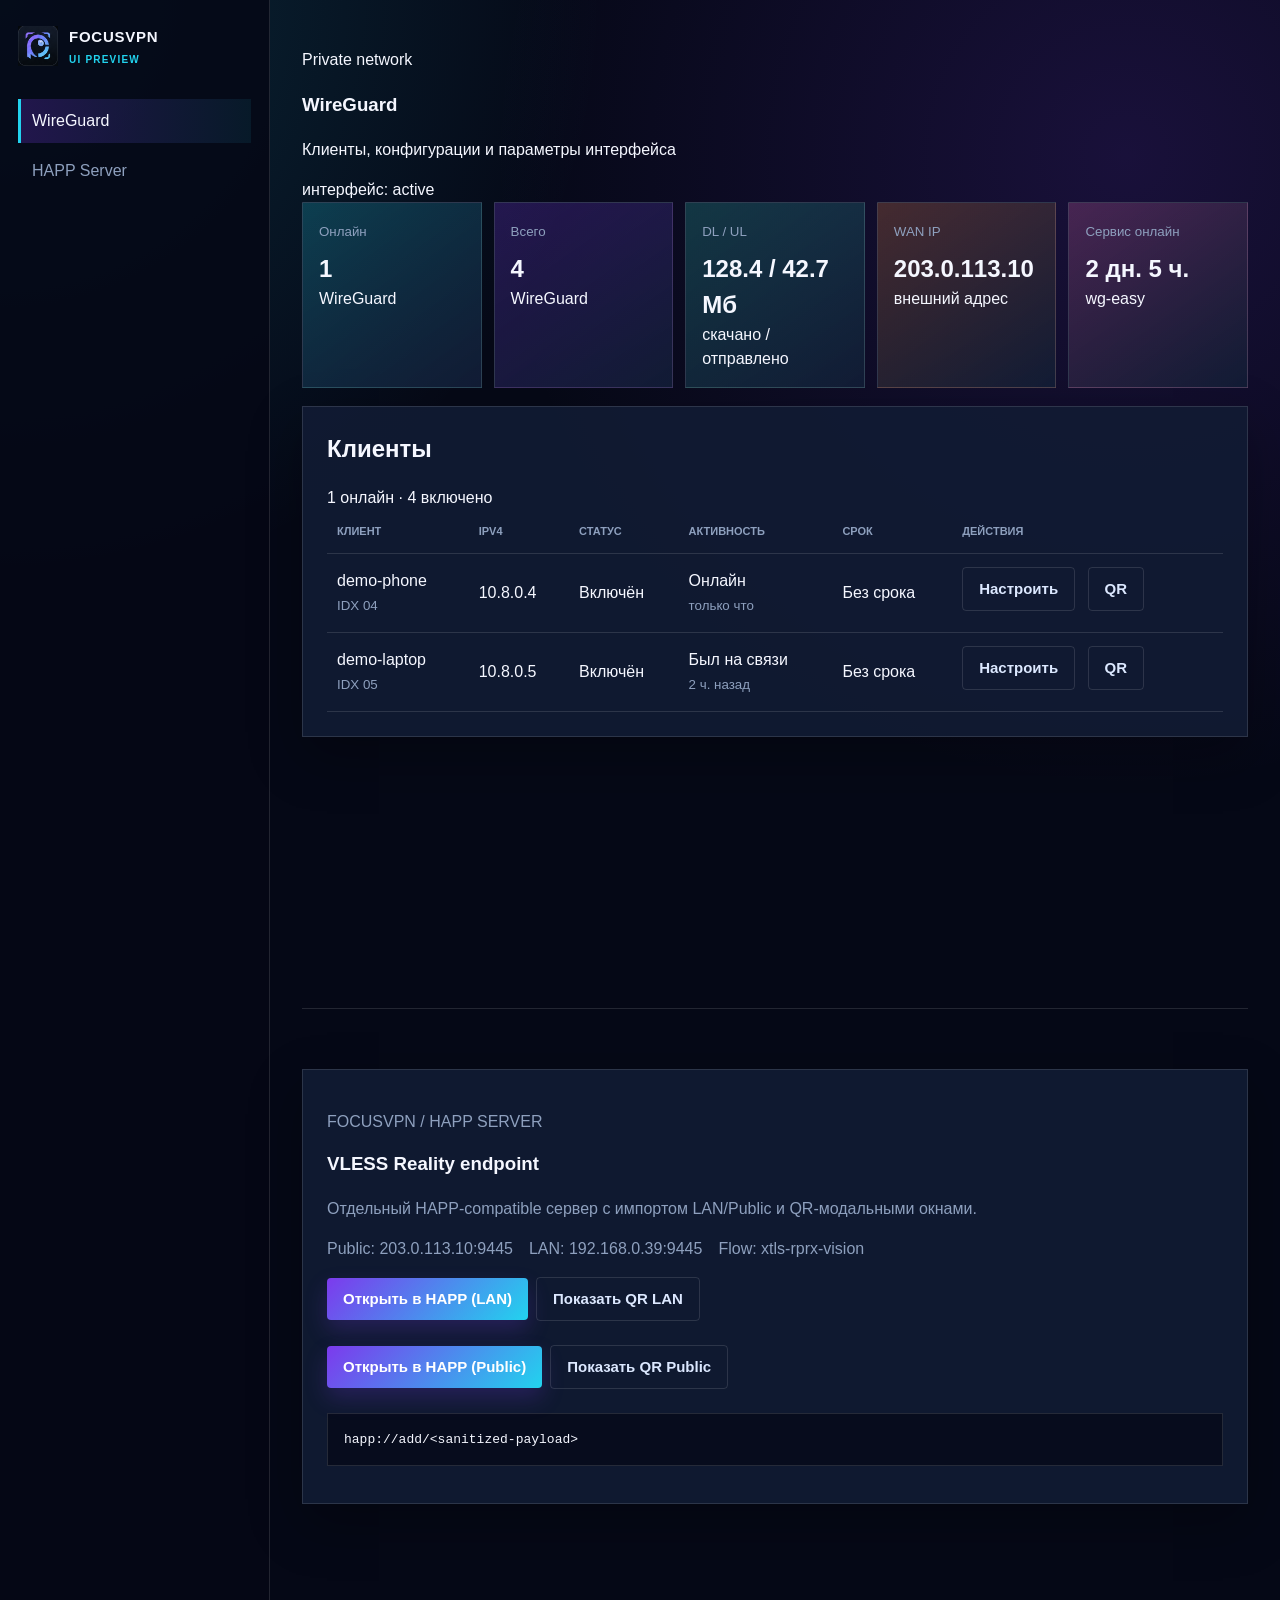
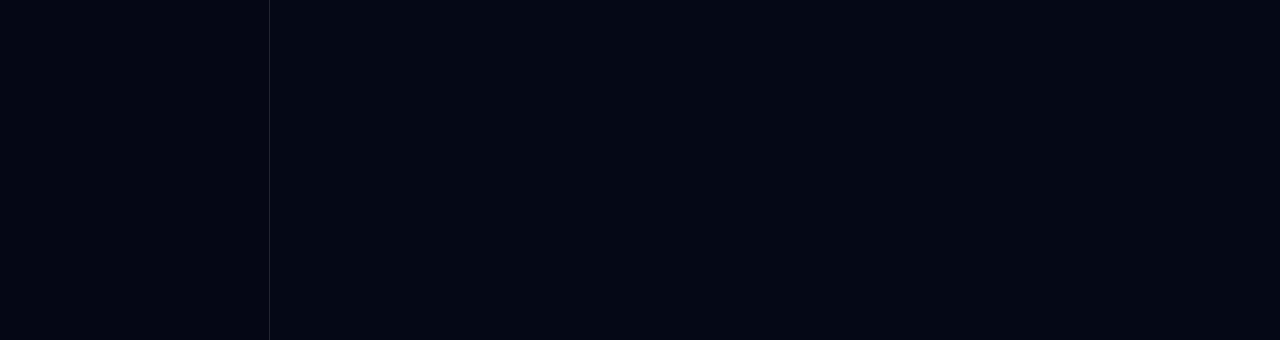
==== docs/ui-preview.html @ 70da6c7f "feat: package FocusVPN deployment and documentation" ====
<!doctype html>
<html lang="ru">
<head>
  <meta charset="utf-8">
  <meta name="viewport" content="width=device-width, initial-scale=1">
  <title>FocusVPN UI preview</title>
  <link rel="stylesheet" href="../server/panel/static/panel.css">
  <style>
    .preview-page { min-height: 100vh; }
    .preview-page + .preview-page { border-top: 1px solid var(--panel-border); margin-top: 60px; padding-top: 60px; }
    .preview-table { overflow-x: auto; }
    .preview-table table { border-collapse: collapse; min-width: 760px; width: 100%; }
    .preview-table th, .preview-table td { border-bottom: 1px solid var(--panel-border); padding: 13px 10px; text-align: left; }
    .preview-table th { color: var(--panel-muted); font-size: 11px; text-transform: uppercase; }
    .metric-row { display: grid; gap: 12px; grid-template-columns: repeat(5, minmax(0, 1fr)); }
    .metric-card { border: 1px solid var(--panel-border); padding: 16px; }
    .metric-card strong { display: block; font-size: 24px; margin-top: 8px; }
    .metric-card small { color: var(--panel-muted); }
    .c1 { background: linear-gradient(145deg,#22d3ee38,#111b34); }
    .c2 { background: linear-gradient(145deg,#7c3aed40,#111b34); }
    .c3 { background: linear-gradient(145deg,#2dd4bf38,#111b34); }
    .c4 { background: linear-gradient(145deg,#fb923c38,#111b34); }
    .c5 { background: linear-gradient(145deg,#f472b638,#111b34); }
    .preview-code { background: rgba(5,8,22,.7); border: 1px solid var(--panel-border); overflow-wrap: anywhere; padding: 16px; }
    @media (max-width: 900px) { .metric-row { grid-template-columns: repeat(3,minmax(0,1fr)); } }
    @media (max-width: 560px) { .metric-row { grid-template-columns: repeat(2,minmax(0,1fr)); } }
  </style>
</head>
<body>
  <div class="standalone-shell">
    <aside class="standalone-sidebar"><a class="side-brand" href="#"><img src="../server/panel/static/favicon.png" alt=""><span>FOCUSVPN<small>UI PREVIEW</small></span></a><nav class="standalone-menu"><a class="active" href="#wireguard">WireGuard</a><a href="#happ">HAPP Server</a></nav></aside>
    <div class="standalone-content">
      <main class="main">
        <section id="wireguard" class="preview-page">
          <section class="topline"><div><p class="eyebrow">Private network</p><h1>WireGuard</h1><p class="subtitle">Клиенты, конфигурации и параметры интерфейса</p></div><div class="status"><span class="status-dot ok"></span>интерфейс: active</div></section>
          <div class="metric-row">
            <article class="metric-card c1"><small>Онлайн</small><strong>1</strong><span>WireGuard</span></article>
            <article class="metric-card c2"><small>Всего</small><strong>4</strong><span>WireGuard</span></article>
            <article class="metric-card c3"><small>DL / UL</small><strong>128.4 / 42.7 Мб</strong><span>скачано / отправлено</span></article>
            <article class="metric-card c4"><small>WAN IP</small><strong>203.0.113.10</strong><span>внешний адрес</span></article>
            <article class="metric-card c5"><small>Сервис онлайн</small><strong>2 дн. 5 ч.</strong><span>wg-easy</span></article>
          </div>
          <section class="panel" style="margin-top:18px"><div class="detail-head"><h2>Клиенты</h2><span class="badge ok">1 онлайн · 4 включено</span></div><div class="preview-table"><table><thead><tr><th>Клиент</th><th>IPv4</th><th>Статус</th><th>Активность</th><th>Срок</th><th>Действия</th></tr></thead><tbody><tr><td>demo-phone<br><small>IDX 04</small></td><td>10.8.0.4</td><td><span class="badge ok">Включён</span></td><td><span class="badge online">Онлайн</span><br><small>только что</small></td><td>Без срока</td><td><button class="button secondary">Настроить</button> <button class="button secondary">QR</button></td></tr><tr><td>demo-laptop<br><small>IDX 05</small></td><td>10.8.0.5</td><td><span class="badge ok">Включён</span></td><td><span class="badge stale">Был на связи</span><br><small>2 ч. назад</small></td><td>Без срока</td><td><button class="button secondary">Настроить</button> <button class="button secondary">QR</button></td></tr></tbody></table></div></section>
        </section>
        <section id="happ" class="preview-page"><section class="panel"><p>FOCUSVPN / HAPP SERVER</p><h1>VLESS Reality endpoint</h1><p>Отдельный HAPP-compatible сервер с импортом LAN/Public и QR-модальными окнами.</p><div class="meta"><span>Public: 203.0.113.10:9445</span><span>LAN: 192.168.0.39:9445</span><span>Flow: xtls-rprx-vision</span></div><p><button class="button">Открыть в HAPP (LAN)</button><button class="button secondary">Показать QR LAN</button></p><p><button class="button">Открыть в HAPP (Public)</button><button class="button secondary">Показать QR Public</button></p><pre class="preview-code">happ://add/&lt;sanitized-payload&gt;</pre></section></section>
      </main>
    </div>
  </div>
</body>
</html>
---- server/panel/static/panel.css ----
:root {
  --panel-bg: #050816;
  --panel-surface: rgba(17, 27, 52, .9);
  --panel-surface-soft: rgba(11, 18, 38, .86);
  --panel-text: #f5f7ff;
  --panel-muted: #8ea0be;
  --panel-accent: #7c3aed;
  --panel-accent-2: #22d3ee;
  --panel-border: rgba(255, 255, 255, .12);
  --panel-shadow: 0 20px 50px rgba(0, 0, 0, .28);
}

* { box-sizing: border-box; }

body {
  margin: 0;
  min-height: 100vh;
  background: radial-gradient(circle at 0 0, rgba(34, 211, 238, .16), transparent 26%), radial-gradient(circle at 88% 8%, rgba(124, 58, 237, .17), transparent 30%), var(--panel-bg);
  color: var(--panel-text);
  font-family: Inter, "Segoe UI", sans-serif;
  line-height: 1.5;
}

a { color: inherit; }

.standalone-shell {
  display: grid;
  grid-template-columns: 270px minmax(0, 1fr);
  min-height: 100vh;
}

.standalone-sidebar {
  background: rgba(5, 8, 22, .86);
  border-right: 1px solid var(--panel-border);
  padding: 26px 18px;
}

.side-brand {
  align-items: center;
  display: flex;
  gap: 11px;
  font-size: 15px;
  font-weight: 700;
  letter-spacing: .05em;
  margin-bottom: 32px;
  text-decoration: none;
}

.side-brand img { height: 40px; width: 40px; }
.side-brand small { color: var(--panel-accent-2); display: block; font-size: 10px; letter-spacing: .12em; margin-top: 3px; }

.standalone-menu { display: grid; gap: 6px; }
.standalone-menu a { border-left: 3px solid transparent; color: var(--panel-muted); padding: 10px 11px; text-decoration: none; }
.standalone-menu a:hover, .standalone-menu a.active { background: linear-gradient(90deg, rgba(124, 58, 237, .24), rgba(34, 211, 238, .08)); border-color: var(--panel-accent-2); color: var(--panel-text); }
.standalone-content { min-width: 0; padding: 32px; }
.standalone-content main { margin: auto; max-width: 980px; }
.main { max-width: 1480px; padding: 34px clamp(20px, 4vw, 62px) 52px; width: 100%; }
.standalone-content > main.main { max-width: 980px; padding: 0; width: auto; }

.panel {
  background: var(--panel-surface);
  border: 1px solid var(--panel-border);
  box-shadow: var(--panel-shadow);
  padding: 24px;
}

.panel h1, .panel h2 { margin-top: 0; }
.panel p, .panel small { color: var(--panel-muted); }

.button, a.button, button.button {
  background: linear-gradient(135deg, var(--panel-accent), var(--panel-accent-2));
  border: 0;
  border-radius: 4px;
  box-shadow: 0 10px 22px rgba(124, 58, 237, .22);
  color: #fff;
  cursor: pointer;
  display: inline-block;
  font: 700 15px/1.2 Inter, "Segoe UI", sans-serif;
  margin: 0 8px 8px 0;
  padding: 12px 16px;
  text-decoration: none;
}

.button:hover, a.button:hover, button.button:hover { filter: brightness(1.08); }
.button.secondary, a.button.secondary, button.button.secondary { background: transparent; border: 1px solid var(--panel-border); box-shadow: none; color: #dce8ff; }

pre { background: rgba(5, 8, 22, .72); border: 1px solid var(--panel-border); overflow-wrap: anywhere; padding: 16px; white-space: pre-wrap; }
.meta { color: var(--panel-muted); display: flex; flex-wrap: wrap; gap: 16px; }

.qr-modal { align-items: center; background: rgba(5, 8, 22, .86); display: flex; inset: 0; justify-content: center; padding: 20px; position: fixed; z-index: 20; }
.qr-modal[hidden] { display: none; }
.qr-dialog { background: #111b34; border: 1px solid rgba(255, 255, 255, .18); box-shadow: 0 24px 80px rgba(0, 0, 0, .7); max-width: 420px; padding: 24px; position: relative; text-align: center; width: 100%; }
.qr-dialog h2 { margin: 0 0 6px; }
.qr-dialog p { margin: 0; }
.qr-image { background: #fff; display: block; height: auto; margin: 20px auto; max-width: 300px; padding: 12px; width: 100%; }
.qr-close { background: transparent; border: 1px solid var(--panel-border); color: #dce8ff; cursor: pointer; font-size: 20px; line-height: 1; position: absolute; right: 12px; top: 12px; }

@media (max-width: 760px) {
  .standalone-shell { display: block; }
  .standalone-sidebar { border-bottom: 1px solid var(--panel-border); border-right: 0; }
  .standalone-content { padding: 20px 14px; }
  .panel { padding: 18px; }
}
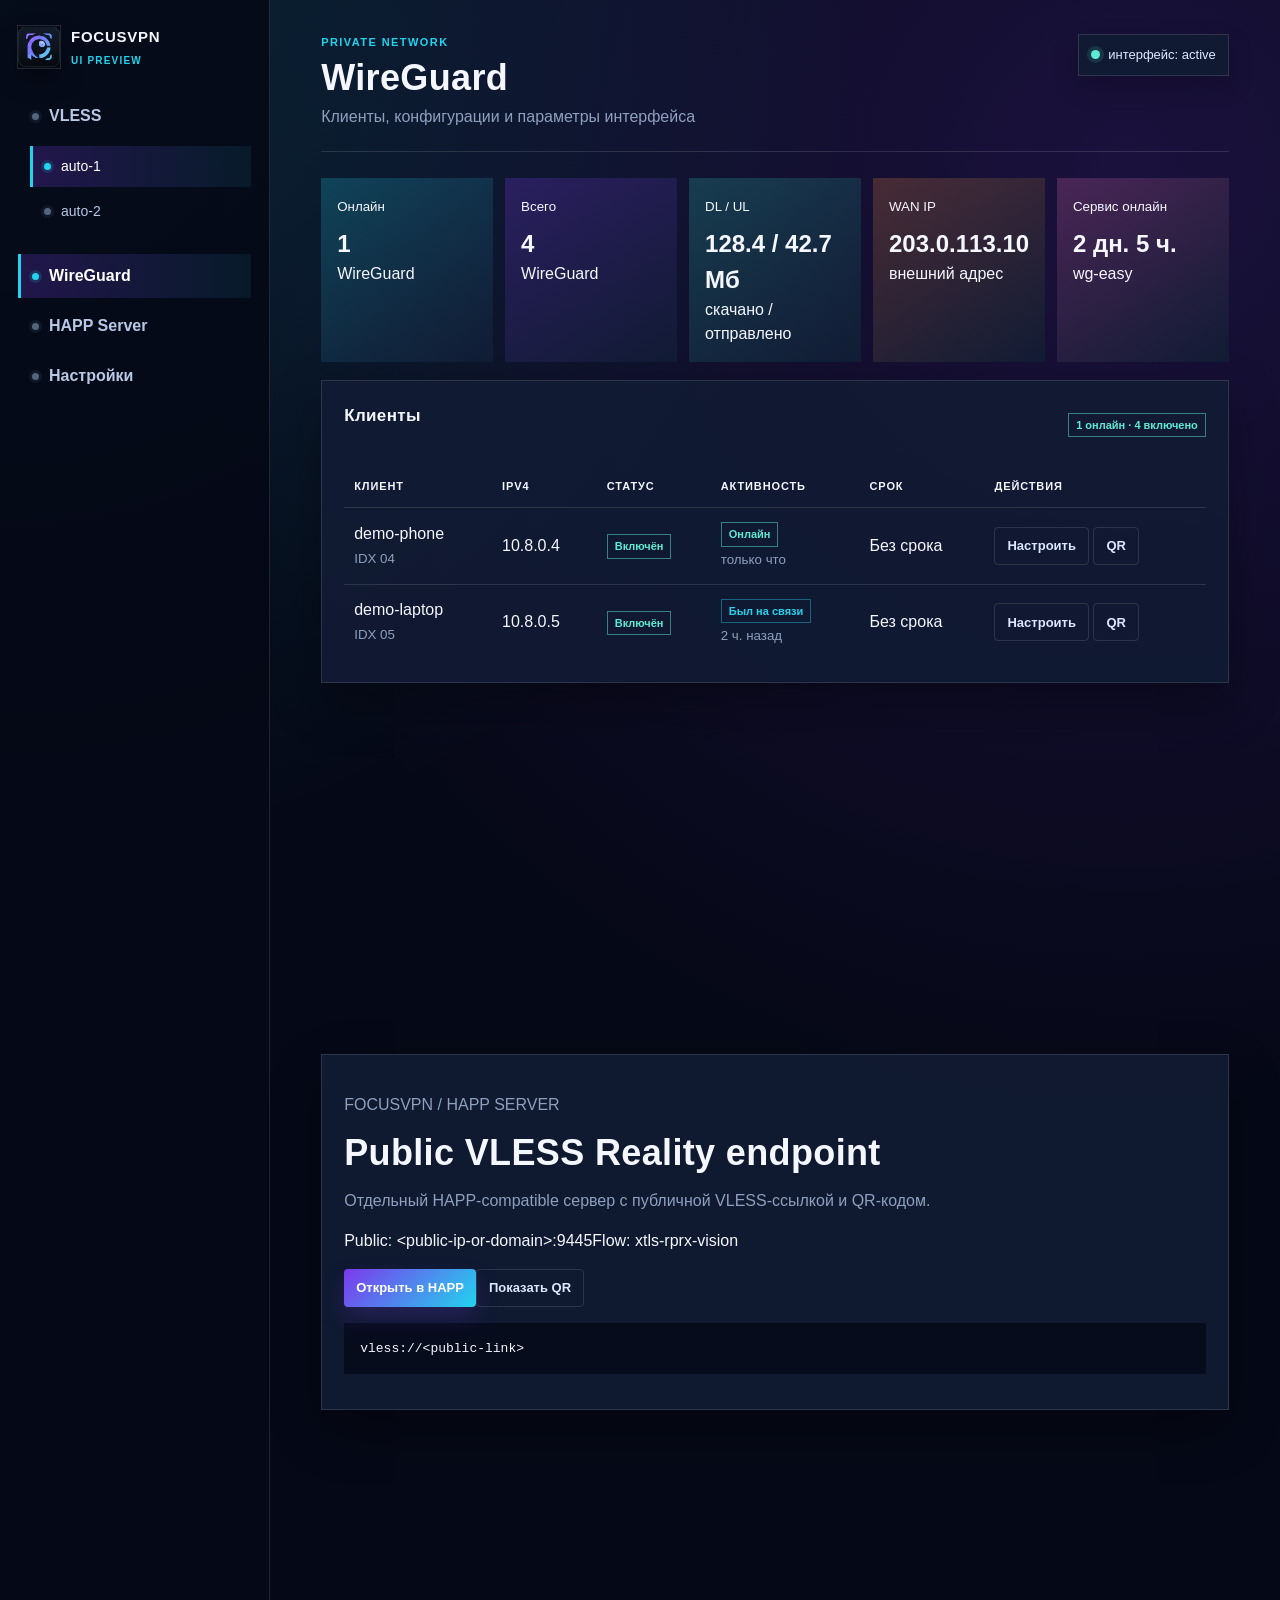
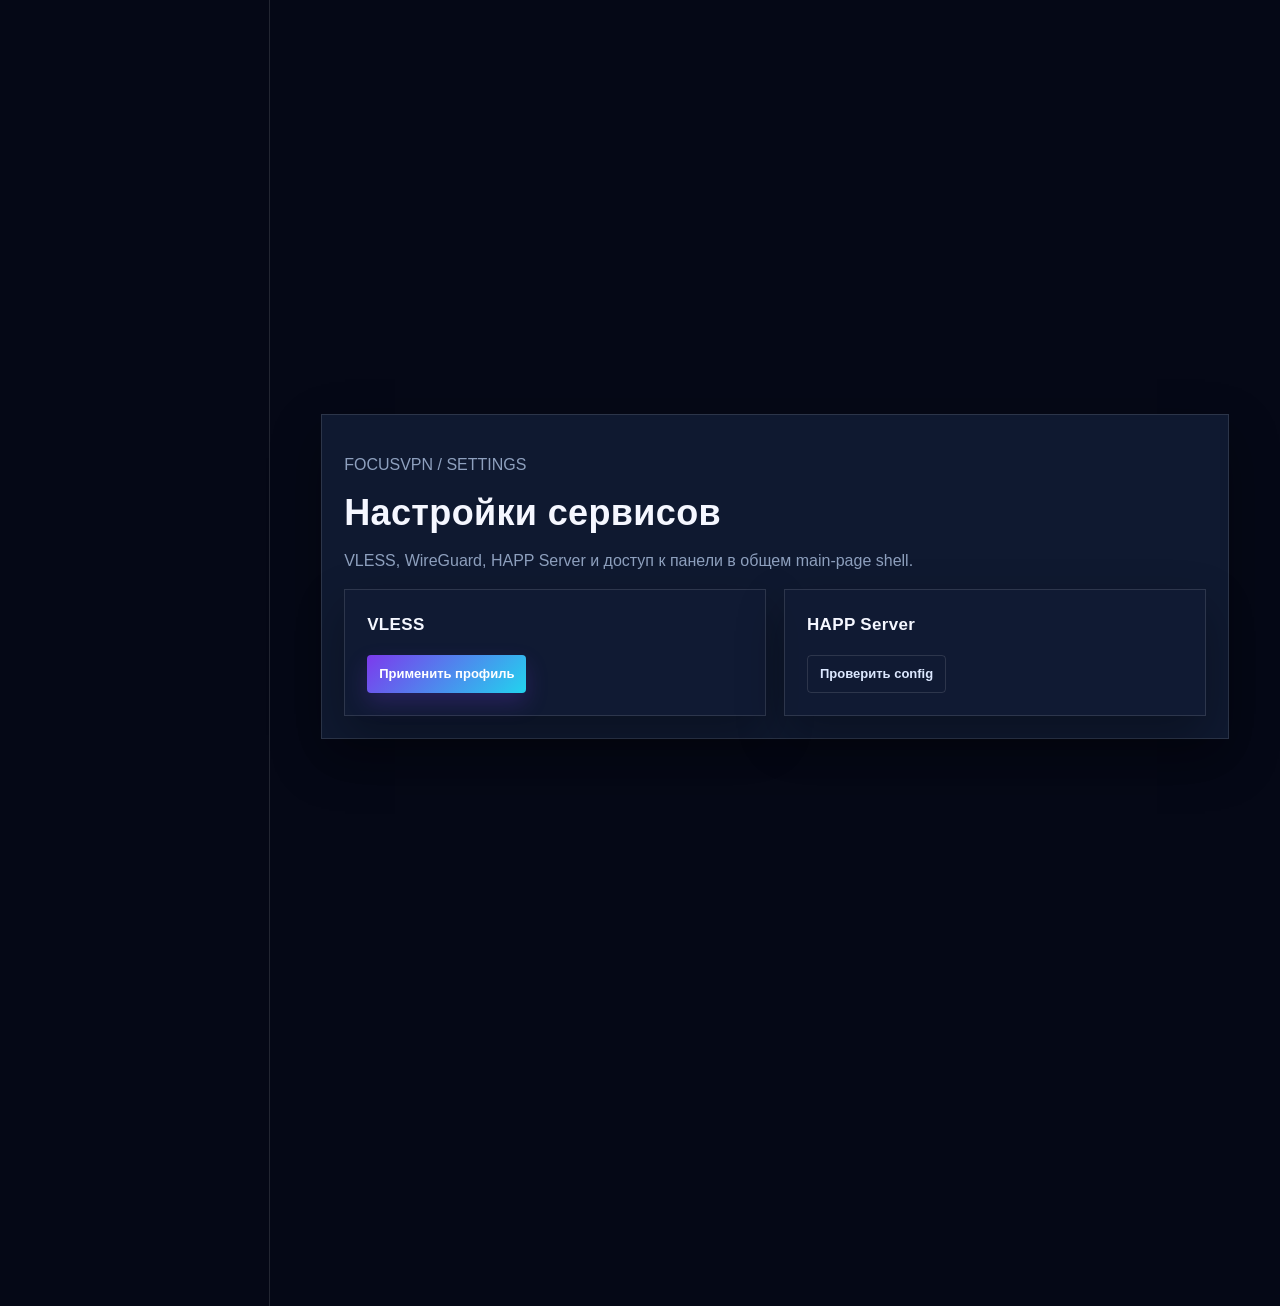
==== commit 9a70070b: "Add portable FocusVPN installer and deployment guide" ====
--- a/docs/ui-preview.html
+++ b/docs/ui-preview.html
@@ -27,9 +27,9 @@
   </style>
 </head>
 <body>
-  <div class="standalone-shell">
-    <aside class="standalone-sidebar"><a class="side-brand" href="#"><img src="../server/panel/static/favicon.png" alt=""><span>FOCUSVPN<small>UI PREVIEW</small></span></a><nav class="standalone-menu"><a class="active" href="#wireguard">WireGuard</a><a href="#happ">HAPP Server</a></nav></aside>
-    <div class="standalone-content">
+  <div class="app-shell">
+    <aside class="app-sidebar"><a class="app-brand" href="#"><img src="../server/panel/static/favicon.png" alt=""><span>FOCUSVPN<small>UI PREVIEW</small></span></a><nav class="app-nav"><section class="nav-section nav-vless"><a class="nav-link" href="#vless"><span class="nav-dot"></span>VLESS</a><div class="profile-list"><a class="profile-link active" href="#vless"><span class="nav-dot"></span>auto-1</a><a class="profile-link" href="#vless"><span class="nav-dot"></span>auto-2</a></div></section><section class="nav-section"><a class="nav-link active" href="#wireguard"><span class="nav-dot"></span>WireGuard</a><a class="nav-link" href="#happ"><span class="nav-dot"></span>HAPP Server</a><a class="nav-link" href="#settings"><span class="nav-dot"></span>Настройки</a></section></nav></aside>
+    <div class="app-content">
       <main class="main">
         <section id="wireguard" class="preview-page">
           <section class="topline"><div><p class="eyebrow">Private network</p><h1>WireGuard</h1><p class="subtitle">Клиенты, конфигурации и параметры интерфейса</p></div><div class="status"><span class="status-dot ok"></span>интерфейс: active</div></section>
@@ -42,7 +42,8 @@
           </div>
           <section class="panel" style="margin-top:18px"><div class="detail-head"><h2>Клиенты</h2><span class="badge ok">1 онлайн · 4 включено</span></div><div class="preview-table"><table><thead><tr><th>Клиент</th><th>IPv4</th><th>Статус</th><th>Активность</th><th>Срок</th><th>Действия</th></tr></thead><tbody><tr><td>demo-phone<br><small>IDX 04</small></td><td>10.8.0.4</td><td><span class="badge ok">Включён</span></td><td><span class="badge online">Онлайн</span><br><small>только что</small></td><td>Без срока</td><td><button class="button secondary">Настроить</button> <button class="button secondary">QR</button></td></tr><tr><td>demo-laptop<br><small>IDX 05</small></td><td>10.8.0.5</td><td><span class="badge ok">Включён</span></td><td><span class="badge stale">Был на связи</span><br><small>2 ч. назад</small></td><td>Без срока</td><td><button class="button secondary">Настроить</button> <button class="button secondary">QR</button></td></tr></tbody></table></div></section>
         </section>
-        <section id="happ" class="preview-page"><section class="panel"><p>FOCUSVPN / HAPP SERVER</p><h1>VLESS Reality endpoint</h1><p>Отдельный HAPP-compatible сервер с импортом LAN/Public и QR-модальными окнами.</p><div class="meta"><span>Public: 203.0.113.10:9445</span><span>LAN: 192.168.0.39:9445</span><span>Flow: xtls-rprx-vision</span></div><p><button class="button">Открыть в HAPP (LAN)</button><button class="button secondary">Показать QR LAN</button></p><p><button class="button">Открыть в HAPP (Public)</button><button class="button secondary">Показать QR Public</button></p><pre class="preview-code">happ://add/&lt;sanitized-payload&gt;</pre></section></section>
+        <section id="happ" class="preview-page"><section class="panel"><p>FOCUSVPN / HAPP SERVER</p><h1>Public VLESS Reality endpoint</h1><p>Отдельный HAPP-compatible сервер с публичной VLESS-ссылкой и QR-кодом.</p><div class="meta"><span>Public: &lt;public-ip-or-domain&gt;:9445</span><span>Flow: xtls-rprx-vision</span></div><p><button class="button">Открыть в HAPP</button><button class="button secondary">Показать QR</button></p><pre class="preview-code">vless://&lt;public-link&gt;</pre></section></section>
+        <section id="settings" class="preview-page"><section class="panel"><p>FOCUSVPN / SETTINGS</p><h1>Настройки сервисов</h1><p>VLESS, WireGuard, HAPP Server и доступ к панели в общем main-page shell.</p><div class="settings-grid"><div class="panel"><h2>VLESS</h2><button class="button">Применить профиль</button></div><div class="panel"><h2>HAPP Server</h2><button class="button secondary">Проверить config</button></div></div></section></section>
       </main>
     </div>
   </div>
--- a/server/panel/static/panel.css
+++ b/server/panel/static/panel.css
@@ -1,103 +1,169 @@
 :root {
-  --panel-bg: #050816;
-  --panel-surface: rgba(17, 27, 52, .9);
-  --panel-surface-soft: rgba(11, 18, 38, .86);
-  --panel-text: #f5f7ff;
-  --panel-muted: #8ea0be;
-  --panel-accent: #7c3aed;
-  --panel-accent-2: #22d3ee;
-  --panel-border: rgba(255, 255, 255, .12);
-  --panel-shadow: 0 20px 50px rgba(0, 0, 0, .28);
+  --bg: #050816;
+  --sidebar: #07101f;
+  --surface: rgba(17, 27, 52, .9);
+  --surface-soft: rgba(11, 18, 38, .82);
+  --text: #f5f7ff;
+  --muted: #8ea0be;
+  --line: rgba(255, 255, 255, .12);
+  --accent: #7c3aed;
+  --accent-2: #22d3ee;
+  --ok: #5eead4;
+  --warn: #fb923c;
+  --danger: #fb7185;
+  --shadow: 0 20px 48px rgba(0, 0, 0, .3);
 }
 
 * { box-sizing: border-box; }
 
 body {
+  min-height: 100vh;
   margin: 0;
-  min-height: 100vh;
-  background: radial-gradient(circle at 0 0, rgba(34, 211, 238, .16), transparent 26%), radial-gradient(circle at 88% 8%, rgba(124, 58, 237, .17), transparent 30%), var(--panel-bg);
-  color: var(--panel-text);
+  background: radial-gradient(circle at 0 0, rgba(34, 211, 238, .15), transparent 28%), radial-gradient(circle at 88% 6%, rgba(124, 58, 237, .18), transparent 32%), var(--bg);
+  color: var(--text);
   font-family: Inter, "Segoe UI", sans-serif;
   line-height: 1.5;
 }
 
 a { color: inherit; }
 
-.standalone-shell {
-  display: grid;
-  grid-template-columns: 270px minmax(0, 1fr);
-  min-height: 100vh;
+.app-shell { display: grid; grid-template-columns: 270px minmax(0, 1fr); min-height: 100vh; }
+.app-sidebar { display: flex; flex-direction: column; gap: 26px; padding: 26px 18px; background: rgba(5, 8, 22, .88); border-right: 1px solid var(--line); }
+.app-brand { display: flex; align-items: center; gap: 11px; color: var(--text); font-size: 15px; font-weight: 800; letter-spacing: .05em; text-decoration: none; }
+.app-brand img { width: 42px; height: 42px; object-fit: contain; box-shadow: 0 0 0 1px var(--line), 0 12px 24px rgba(0, 0, 0, .32); }
+.app-brand small { display: block; margin-top: 4px; color: var(--accent-2); font-size: 10px; letter-spacing: .12em; }
+.app-nav { display: grid; gap: 22px; }
+.nav-section { display: grid; gap: 6px; }
+.nav-vless { gap: 8px; }
+.nav-link, .profile-link { display: flex; align-items: center; gap: 10px; min-height: 42px; border-left: 3px solid transparent; color: #b8c8e5; padding: 10px 11px; text-decoration: none; }
+.nav-link { font-weight: 700; }
+.nav-link:hover, .nav-link.active, .profile-link:hover, .profile-link.active { border-color: var(--accent-2); background: linear-gradient(90deg, rgba(124, 58, 237, .24), rgba(34, 211, 238, .08)); color: #fff; }
+.profile-list { display: grid; gap: 4px; margin-left: 12px; }
+.profile-link { min-height: 36px; font-size: 14px; }
+.nav-dot { width: 7px; height: 7px; flex: 0 0 auto; border-radius: 50%; background: #52657f; box-shadow: 0 0 0 3px rgba(82, 101, 127, .15); }
+.nav-link.active .nav-dot, .profile-link.active .nav-dot { background: var(--accent-2); box-shadow: 0 0 0 3px rgba(34, 211, 238, .14); }
+.nav-empty { color: var(--muted); font-size: 12px; padding: 8px 11px; }
+.sidebar-foot { margin-top: auto; padding-top: 16px; border-top: 1px solid var(--line); color: var(--muted); font-size: 12px; }
+
+.app-content { min-width: 0; }
+.main { width: 100%; max-width: 1480px; margin: 0 auto; padding: 34px clamp(20px, 4vw, 62px) 52px; }
+.page-head, .topline { display: flex; align-items: start; justify-content: space-between; gap: 20px; margin-bottom: 26px; padding-bottom: 22px; border-bottom: 1px solid var(--line); }
+.eyebrow { margin: 0 0 7px; color: var(--accent-2); font-size: 11px; font-weight: 800; letter-spacing: .13em; text-transform: uppercase; }
+h1 { margin: 0; font-size: clamp(26px, 3vw, 36px); line-height: 1.1; letter-spacing: .01em; }
+.subtitle, .muted { color: var(--muted); }
+.subtitle { margin: 8px 0 0; }
+.status { display: inline-flex; align-items: center; gap: 8px; padding: 10px 12px; border: 1px solid var(--line); background: var(--surface); box-shadow: 0 10px 26px rgba(0, 0, 0, .2); color: #dfe9ff; font-size: 13px; white-space: nowrap; }
+.status-dot { width: 9px; height: 9px; border-radius: 50%; background: var(--danger); }
+.status-dot.ok { background: var(--ok); box-shadow: 0 0 0 4px rgba(94, 234, 212, .12); }
+
+.panel-stack { display: grid; gap: 18px; }
+.panel-grid { display: grid; grid-template-columns: minmax(0, 1fr) minmax(300px, 360px); gap: 18px; align-items: start; }
+.settings-grid { display: grid; grid-template-columns: repeat(2, minmax(0, 1fr)); gap: 18px; align-items: start; }
+.panel { min-width: 0; padding: 22px; border: 1px solid var(--line); background: var(--surface); box-shadow: var(--shadow); }
+.panel h2 { margin: 0 0 18px; color: var(--text); font-size: 17px; letter-spacing: .02em; }
+.panel h3 { margin: 24px 0 10px; color: var(--muted); font-size: 12px; letter-spacing: .08em; text-transform: uppercase; }
+.panel p, .panel small { color: var(--muted); }
+
+.form-grid { display: grid; grid-template-columns: repeat(2, minmax(0, 1fr)); gap: 14px; }
+.field { display: grid; gap: 7px; }
+.field.full { grid-column: 1 / -1; }
+.field label { color: #c1cee5; font-size: 12px; font-weight: 700; letter-spacing: .02em; }
+input, select, textarea { width: 100%; min-height: 40px; padding: 9px 10px; border: 1px solid rgba(142, 160, 190, .42); border-radius: 4px; background: rgba(5, 8, 22, .72); color: var(--text); font: inherit; }
+textarea { min-height: 260px; font-family: "Cascadia Code", Consolas, monospace; font-size: 12px; resize: vertical; }
+.public-link-field { min-height: 86px; margin-top: 16px; overflow-wrap: anywhere; word-break: break-all; }
+input:focus, select:focus, textarea:focus { outline: 0; border-color: var(--accent-2); box-shadow: 0 0 0 3px rgba(34, 211, 238, .14); }
+option { background: #111b34; color: var(--text); }
+.actions { display: flex; flex-wrap: wrap; gap: 8px; margin-top: 18px; padding-top: 16px; border-top: 1px solid var(--line); }
+.inline-actions { display: flex; flex-wrap: wrap; gap: 6px; align-items: center; }
+.button, button { appearance: none; display: inline-flex; align-items: center; justify-content: center; min-height: 38px; padding: 8px 12px; border: 0; border-radius: 4px; background: linear-gradient(135deg, var(--accent), var(--accent-2)); box-shadow: 0 10px 22px rgba(124, 58, 237, .22); color: #fff; cursor: pointer; font: inherit; font-size: 13px; font-weight: 700; text-decoration: none; }
+.button:hover, button:hover { filter: brightness(1.07); }
+.button.secondary, button.secondary { border: 1px solid var(--line); background: transparent; box-shadow: none; color: #dce8ff; }
+.button.danger, button.danger { border: 1px solid rgba(251, 113, 133, .5); background: transparent; box-shadow: none; color: #fda4af; }
+
+.service-control-panel > .subtitle { margin: -8px 0 20px; }
+.service-control-grid { display: grid; grid-template-columns: repeat(2, minmax(0, 1fr)); gap: 22px; }
+.service-control-item { min-width: 0; }
+.service-control-item h3 { margin: 0 0 10px; }
+.service-status { min-height: 28px; margin: 0 0 14px; }
+.service-control-item form + form { margin-top: 14px; }
+.badge.bad { border-color: rgba(251, 113, 133, .5); color: #fda4af; }
+
+.metrics { display: grid; gap: 0; }
+.metric { display: grid; gap: 4px; padding: 12px 0; border-bottom: 1px solid var(--line); }
+.metric:first-child { padding-top: 0; }
+.metric:last-child { padding-bottom: 0; border-bottom: 0; }
+.metric span { color: var(--muted); font-size: 12px; }
+.metric strong { font-size: 15px; overflow-wrap: anywhere; }
+.notice { margin: 0 0 18px; padding: 12px 14px; border-left: 4px solid var(--accent-2); background: rgba(17, 27, 52, .82); color: #d9f7ff; }
+.notice.success { border-color: var(--ok); background: rgba(45, 212, 191, .12); color: #b8fff0; }
+.notice.error { border-color: var(--danger); background: rgba(251, 113, 133, .1); color: #fecdd3; }
+
+.table-wrap { min-width: 0; max-width: 100%; overflow-x: auto; }
+table { width: 100%; min-width: 720px; border-collapse: collapse; }
+th { padding: 0 10px 10px; color: var(--muted); font-size: 11px; letter-spacing: .08em; text-align: left; text-transform: uppercase; }
+td { padding: 12px 10px; border-top: 1px solid var(--line); vertical-align: middle; }
+th:first-child, td:first-child { padding-left: 0; }
+th:last-child, td:last-child { padding-right: 0; }
+.client-name { display: grid; gap: 3px; font-weight: 700; }
+.client-name small, .activity-cell small { color: var(--muted); font-size: 11px; font-weight: 500; }
+.badge { display: inline-flex; width: fit-content; border: 1px solid var(--line); color: var(--muted); font-size: 11px; font-weight: 700; padding: 3px 7px; white-space: nowrap; }
+.badge.ok, .badge.online { border-color: rgba(94, 234, 212, .5); color: var(--ok); }
+.activity-cell .badge.online { animation: wg-online-pulse 1.8s ease-in-out infinite; }
+.badge.stale { border-color: rgba(34, 211, 238, .4); color: var(--accent-2); }
+.badge.never { color: var(--muted); }
+.activity-cell { display: grid; gap: 4px; min-width: 135px; }
+@keyframes wg-online-pulse {
+  0%, 100% { box-shadow: 0 0 0 0 rgba(94, 234, 212, .1); }
+  50% { box-shadow: 0 0 0 5px rgba(94, 234, 212, .18); }
 }
+@media (prefers-reduced-motion: reduce) { .activity-cell .badge.online { animation: none; } }
+.detail-head { display: flex; align-items: center; justify-content: space-between; gap: 10px; margin-bottom: 18px; }
+.empty { padding: 20px 0 4px; color: var(--muted); }
+.qr { width: 100%; max-width: 260px; padding: 12px; background: #fff; }
 
-.standalone-sidebar {
-  background: rgba(5, 8, 22, .86);
-  border-right: 1px solid var(--panel-border);
-  padding: 26px 18px;
+.status-metrics { display: grid; grid-template-columns: repeat(5, minmax(0, 1fr)); gap: 12px; }
+.status-card { min-width: 0; padding: 16px; border: 1px solid var(--line); box-shadow: var(--shadow); }
+.status-card.cyan { background: linear-gradient(145deg, rgba(34, 211, 238, .22), rgba(17, 27, 52, .9)); border-color: rgba(34, 211, 238, .42); }
+.status-card.violet { background: linear-gradient(145deg, rgba(124, 58, 237, .25), rgba(17, 27, 52, .9)); border-color: rgba(124, 58, 237, .45); }
+.status-card.teal { background: linear-gradient(145deg, rgba(45, 212, 191, .2), rgba(17, 27, 52, .9)); border-color: rgba(94, 234, 212, .42); }
+.status-card.orange { background: linear-gradient(145deg, rgba(251, 146, 60, .2), rgba(17, 27, 52, .9)); border-color: rgba(251, 146, 60, .42); }
+.status-card.pink { background: linear-gradient(145deg, rgba(244, 114, 182, .2), rgba(17, 27, 52, .9)); border-color: rgba(244, 114, 182, .42); }
+.status-card span { display: block; color: var(--muted); font-size: 11px; font-weight: 800; letter-spacing: .08em; text-transform: uppercase; }
+.status-card strong { display: block; margin-top: 8px; font-size: clamp(18px, 2vw, 24px); line-height: 1.2; overflow-wrap: anywhere; }
+.status-card [data-wg-transfer] { display: flex; align-items: baseline; margin-top: 10px; color: var(--text); font-size: 24px; line-height: 1.2; letter-spacing: 0; overflow-wrap: normal; white-space: nowrap; }
+.status-card [data-wg-transfer] span { display: inline; color: inherit; font: inherit; letter-spacing: 0; text-transform: none; }
+.status-card small { display: block; margin-top: 6px; color: var(--muted); font-size: 11px; }
+
+.qr-modal { position: fixed; inset: 0; z-index: 20; display: flex; align-items: center; justify-content: center; padding: 20px; background: rgba(5, 8, 22, .86); }
+.qr-modal[hidden] { display: none; }
+.qr-dialog { position: relative; width: 100%; max-width: 420px; padding: 24px; border: 1px solid rgba(255, 255, 255, .18); background: #111b34; box-shadow: 0 24px 80px rgba(0, 0, 0, .7); text-align: center; }
+.qr-dialog h2 { margin: 0 0 6px; }
+.qr-dialog p { margin: 0; color: var(--muted); }
+.qr-image { display: block; width: 100%; max-width: 300px; height: auto; margin: 20px auto; padding: 12px; background: #fff; }
+.qr-close { position: absolute; top: 12px; right: 12px; min-height: auto; padding: 4px 8px; border: 1px solid var(--line); background: transparent; box-shadow: none; color: #dce8ff; font-size: 20px; }
+
+@media (max-width: 1100px) {
+  .panel-grid { grid-template-columns: minmax(0, 1fr); }
+  .settings-grid { grid-template-columns: minmax(0, 1fr); }
+  .service-control-grid { grid-template-columns: 1fr; }
+  .status-metrics { grid-template-columns: repeat(3, minmax(0, 1fr)); }
 }
-
-.side-brand {
-  align-items: center;
-  display: flex;
-  gap: 11px;
-  font-size: 15px;
-  font-weight: 700;
-  letter-spacing: .05em;
-  margin-bottom: 32px;
-  text-decoration: none;
+@media (max-width: 760px) {
+  .app-shell { display: block; }
+  .app-sidebar { border-right: 0; border-bottom: 1px solid var(--line); padding: 18px 14px; }
+  .app-nav { gap: 12px; }
+  .nav-section { grid-template-columns: repeat(2, minmax(0, 1fr)); }
+  .nav-vless { display: block; }
+  .profile-list { grid-template-columns: repeat(2, minmax(0, 1fr)); margin: 6px 0 0; }
+  .main { padding: 24px 14px 36px; }
+  .page-head, .topline { display: grid; }
 }
-
-.side-brand img { height: 40px; width: 40px; }
-.side-brand small { color: var(--panel-accent-2); display: block; font-size: 10px; letter-spacing: .12em; margin-top: 3px; }
-
-.standalone-menu { display: grid; gap: 6px; }
-.standalone-menu a { border-left: 3px solid transparent; color: var(--panel-muted); padding: 10px 11px; text-decoration: none; }
-.standalone-menu a:hover, .standalone-menu a.active { background: linear-gradient(90deg, rgba(124, 58, 237, .24), rgba(34, 211, 238, .08)); border-color: var(--panel-accent-2); color: var(--panel-text); }
-.standalone-content { min-width: 0; padding: 32px; }
-.standalone-content main { margin: auto; max-width: 980px; }
-.main { max-width: 1480px; padding: 34px clamp(20px, 4vw, 62px) 52px; width: 100%; }
-.standalone-content > main.main { max-width: 980px; padding: 0; width: auto; }
-
-.panel {
-  background: var(--panel-surface);
-  border: 1px solid var(--panel-border);
-  box-shadow: var(--panel-shadow);
-  padding: 24px;
+@media (max-width: 560px) {
+  .form-grid { grid-template-columns: 1fr; }
+  .field.full { grid-column: auto; }
+  .actions, .inline-actions { align-items: stretch; flex-direction: column; }
+  .button, button { width: 100%; }
+  .status-metrics { grid-template-columns: repeat(2, minmax(0, 1fr)); }
+  .nav-section, .profile-list { grid-template-columns: 1fr; }
 }
-
-.panel h1, .panel h2 { margin-top: 0; }
-.panel p, .panel small { color: var(--panel-muted); }
-
-.button, a.button, button.button {
-  background: linear-gradient(135deg, var(--panel-accent), var(--panel-accent-2));
-  border: 0;
-  border-radius: 4px;
-  box-shadow: 0 10px 22px rgba(124, 58, 237, .22);
-  color: #fff;
-  cursor: pointer;
-  display: inline-block;
-  font: 700 15px/1.2 Inter, "Segoe UI", sans-serif;
-  margin: 0 8px 8px 0;
-  padding: 12px 16px;
-  text-decoration: none;
-}
-
-.button:hover, a.button:hover, button.button:hover { filter: brightness(1.08); }
-.button.secondary, a.button.secondary, button.button.secondary { background: transparent; border: 1px solid var(--panel-border); box-shadow: none; color: #dce8ff; }
-
-pre { background: rgba(5, 8, 22, .72); border: 1px solid var(--panel-border); overflow-wrap: anywhere; padding: 16px; white-space: pre-wrap; }
-.meta { color: var(--panel-muted); display: flex; flex-wrap: wrap; gap: 16px; }
-
-.qr-modal { align-items: center; background: rgba(5, 8, 22, .86); display: flex; inset: 0; justify-content: center; padding: 20px; position: fixed; z-index: 20; }
-.qr-modal[hidden] { display: none; }
-.qr-dialog { background: #111b34; border: 1px solid rgba(255, 255, 255, .18); box-shadow: 0 24px 80px rgba(0, 0, 0, .7); max-width: 420px; padding: 24px; position: relative; text-align: center; width: 100%; }
-.qr-dialog h2 { margin: 0 0 6px; }
-.qr-dialog p { margin: 0; }
-.qr-image { background: #fff; display: block; height: auto; margin: 20px auto; max-width: 300px; padding: 12px; width: 100%; }
-.qr-close { background: transparent; border: 1px solid var(--panel-border); color: #dce8ff; cursor: pointer; font-size: 20px; line-height: 1; position: absolute; right: 12px; top: 12px; }
-
-@media (max-width: 760px) {
-  .standalone-shell { display: block; }
-  .standalone-sidebar { border-bottom: 1px solid var(--panel-border); border-right: 0; }
-  .standalone-content { padding: 20px 14px; }
-  .panel { padding: 18px; }
-}
+@media (max-width: 380px) { .status-metrics { grid-template-columns: 1fr; } }
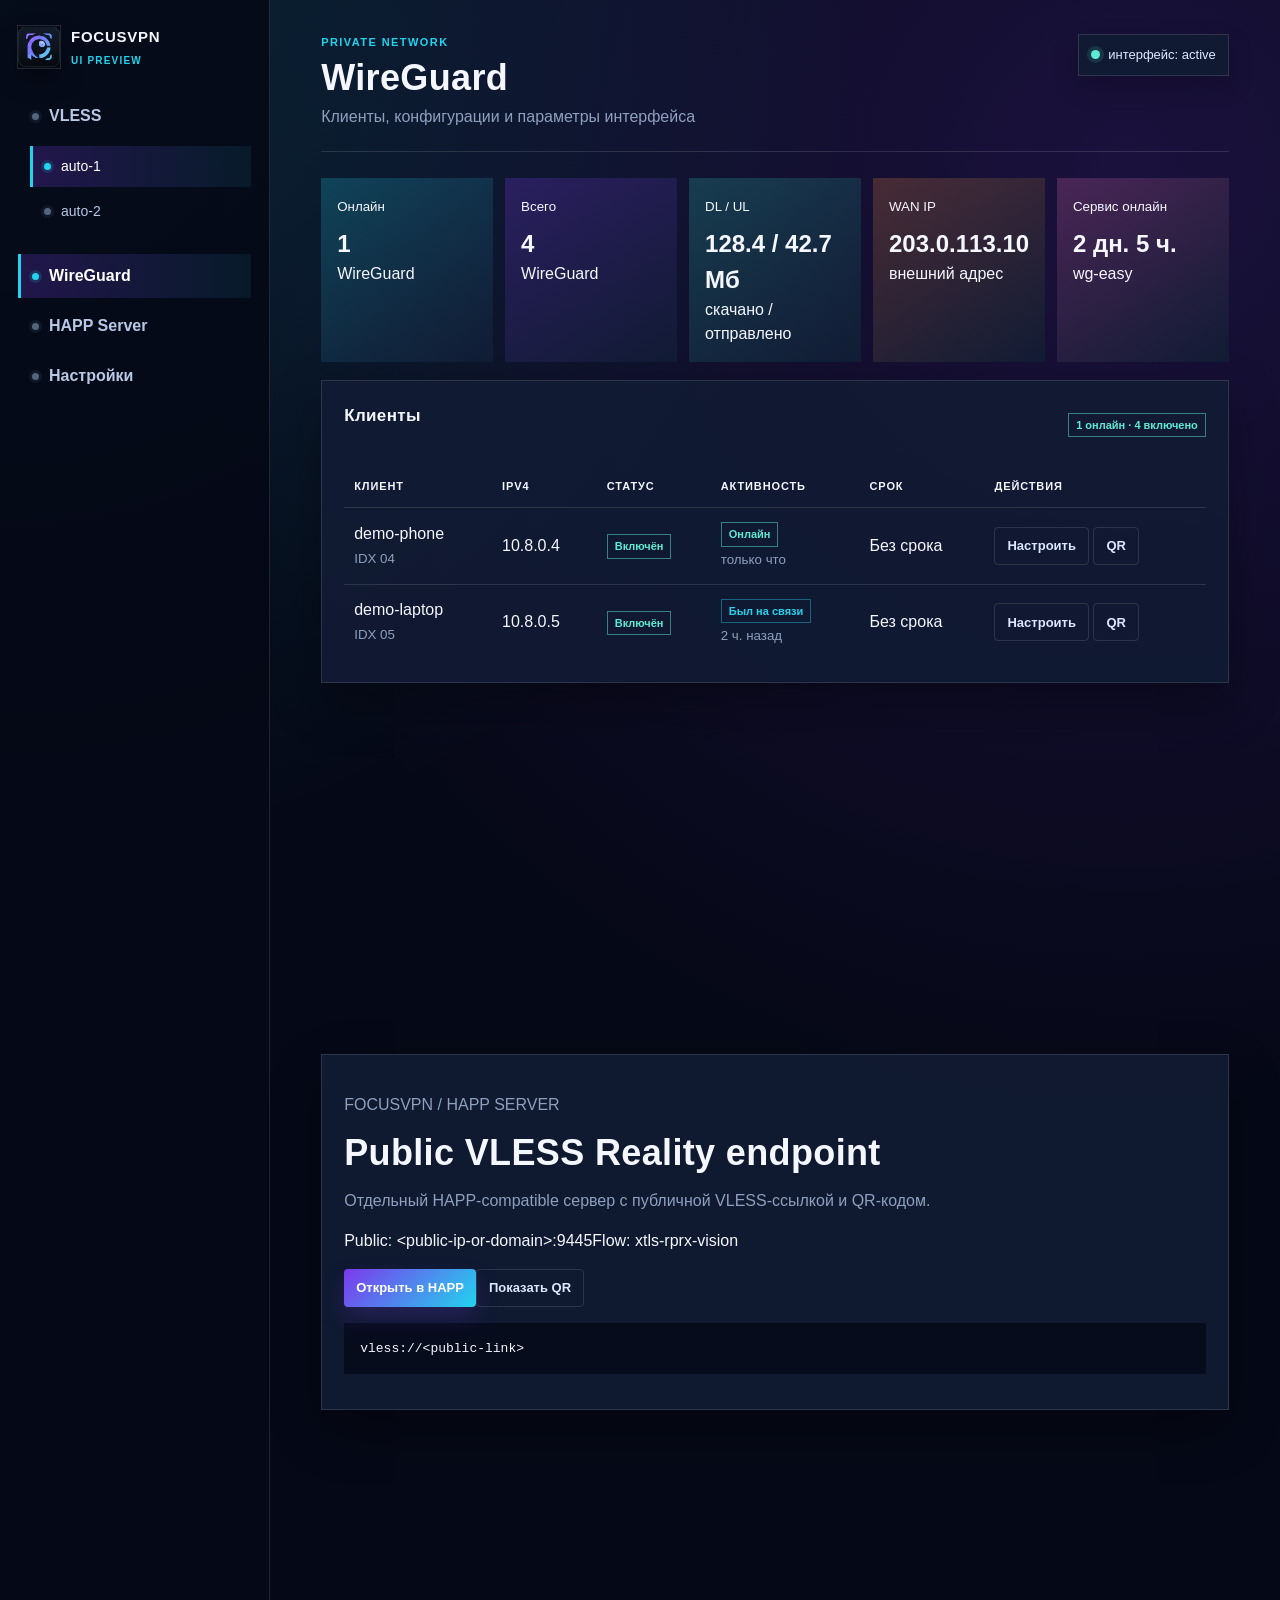
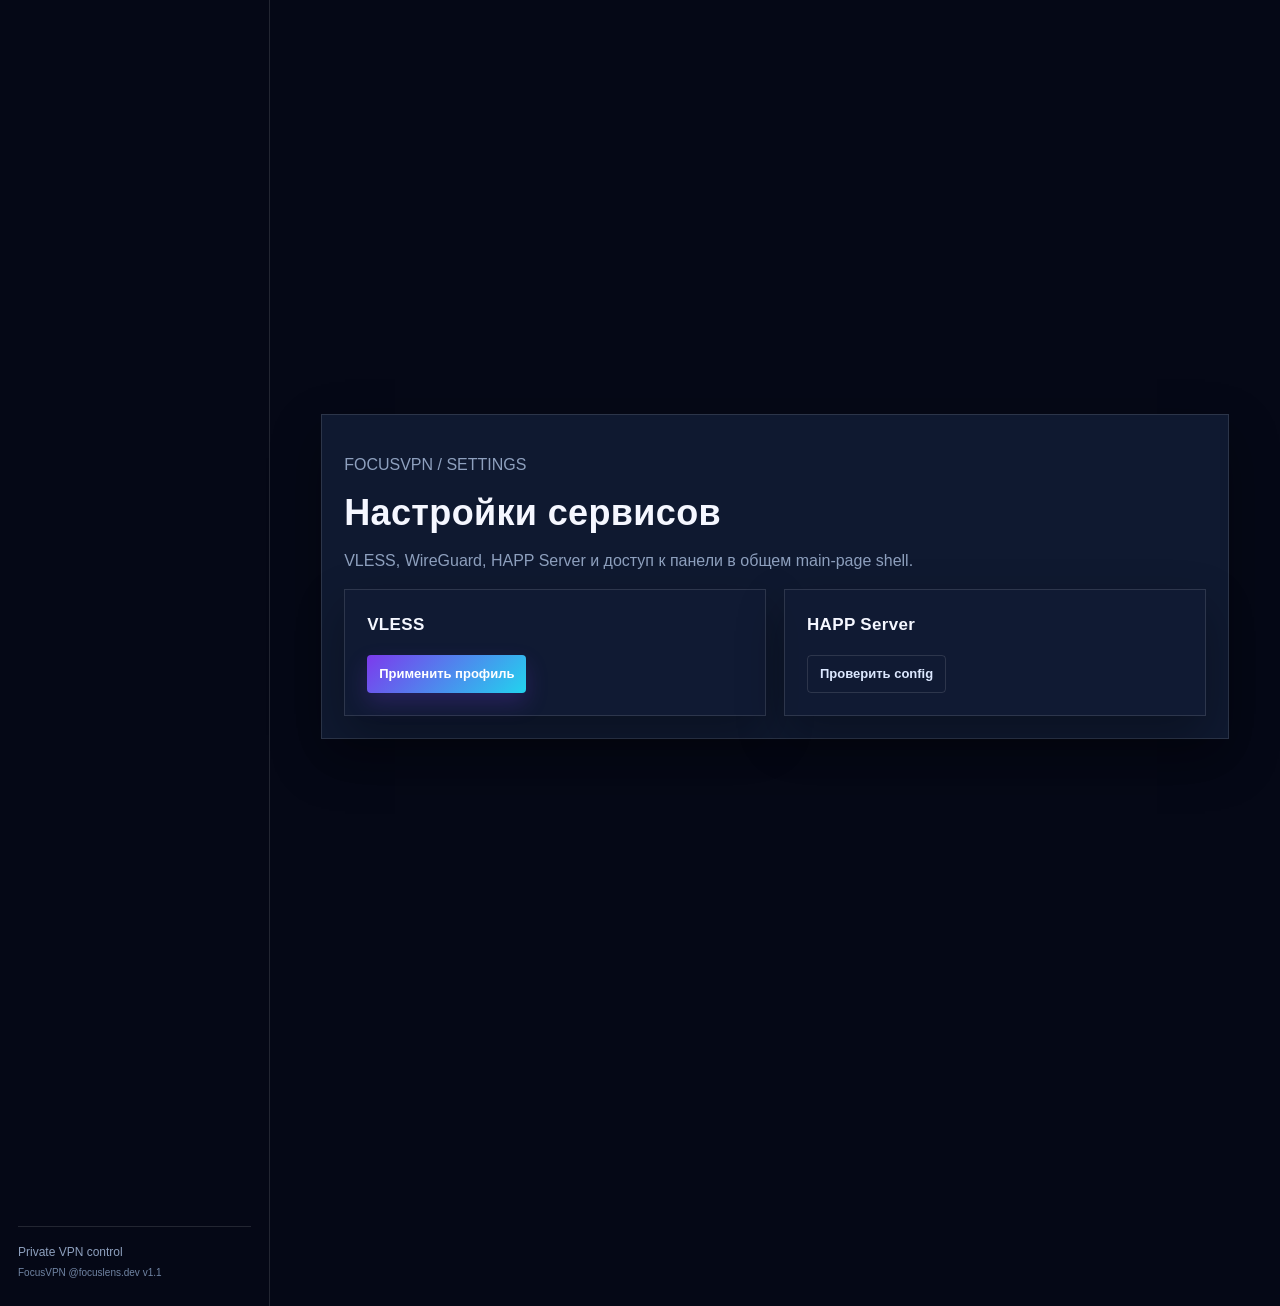
==== commit 9aa4f3b5: "Add FocusVPN footer version" ====
--- a/docs/ui-preview.html
+++ b/docs/ui-preview.html
@@ -28,7 +28,7 @@
 </head>
 <body>
   <div class="app-shell">
-    <aside class="app-sidebar"><a class="app-brand" href="#"><img src="../server/panel/static/favicon.png" alt=""><span>FOCUSVPN<small>UI PREVIEW</small></span></a><nav class="app-nav"><section class="nav-section nav-vless"><a class="nav-link" href="#vless"><span class="nav-dot"></span>VLESS</a><div class="profile-list"><a class="profile-link active" href="#vless"><span class="nav-dot"></span>auto-1</a><a class="profile-link" href="#vless"><span class="nav-dot"></span>auto-2</a></div></section><section class="nav-section"><a class="nav-link active" href="#wireguard"><span class="nav-dot"></span>WireGuard</a><a class="nav-link" href="#happ"><span class="nav-dot"></span>HAPP Server</a><a class="nav-link" href="#settings"><span class="nav-dot"></span>Настройки</a></section></nav></aside>
+    <aside class="app-sidebar"><a class="app-brand" href="#"><img src="../server/panel/static/favicon.png" alt=""><span>FOCUSVPN<small>UI PREVIEW</small></span></a><nav class="app-nav"><section class="nav-section nav-vless"><a class="nav-link" href="#vless"><span class="nav-dot"></span>VLESS</a><div class="profile-list"><a class="profile-link active" href="#vless"><span class="nav-dot"></span>auto-1</a><a class="profile-link" href="#vless"><span class="nav-dot"></span>auto-2</a></div></section><section class="nav-section"><a class="nav-link active" href="#wireguard"><span class="nav-dot"></span>WireGuard</a><a class="nav-link" href="#happ"><span class="nav-dot"></span>HAPP Server</a><a class="nav-link" href="#settings"><span class="nav-dot"></span>Настройки</a></section></nav><div class="sidebar-foot"><span>Private VPN control</span><small>FocusVPN @focuslens.dev v1.1</small></div></aside>
     <div class="app-content">
       <main class="main">
         <section id="wireguard" class="preview-page">
--- a/server/panel/static/panel.css
+++ b/server/panel/static/panel.css
@@ -43,7 +43,8 @@
 .nav-dot { width: 7px; height: 7px; flex: 0 0 auto; border-radius: 50%; background: #52657f; box-shadow: 0 0 0 3px rgba(82, 101, 127, .15); }
 .nav-link.active .nav-dot, .profile-link.active .nav-dot { background: var(--accent-2); box-shadow: 0 0 0 3px rgba(34, 211, 238, .14); }
 .nav-empty { color: var(--muted); font-size: 12px; padding: 8px 11px; }
-.sidebar-foot { margin-top: auto; padding-top: 16px; border-top: 1px solid var(--line); color: var(--muted); font-size: 12px; }
+.sidebar-foot { display: grid; gap: 4px; margin-top: auto; padding-top: 16px; border-top: 1px solid var(--line); color: var(--muted); font-size: 12px; }
+.sidebar-foot small { color: #7084a3; font-size: 10px; }
 
 .app-content { min-width: 0; }
 .main { width: 100%; max-width: 1480px; margin: 0 auto; padding: 34px clamp(20px, 4vw, 62px) 52px; }
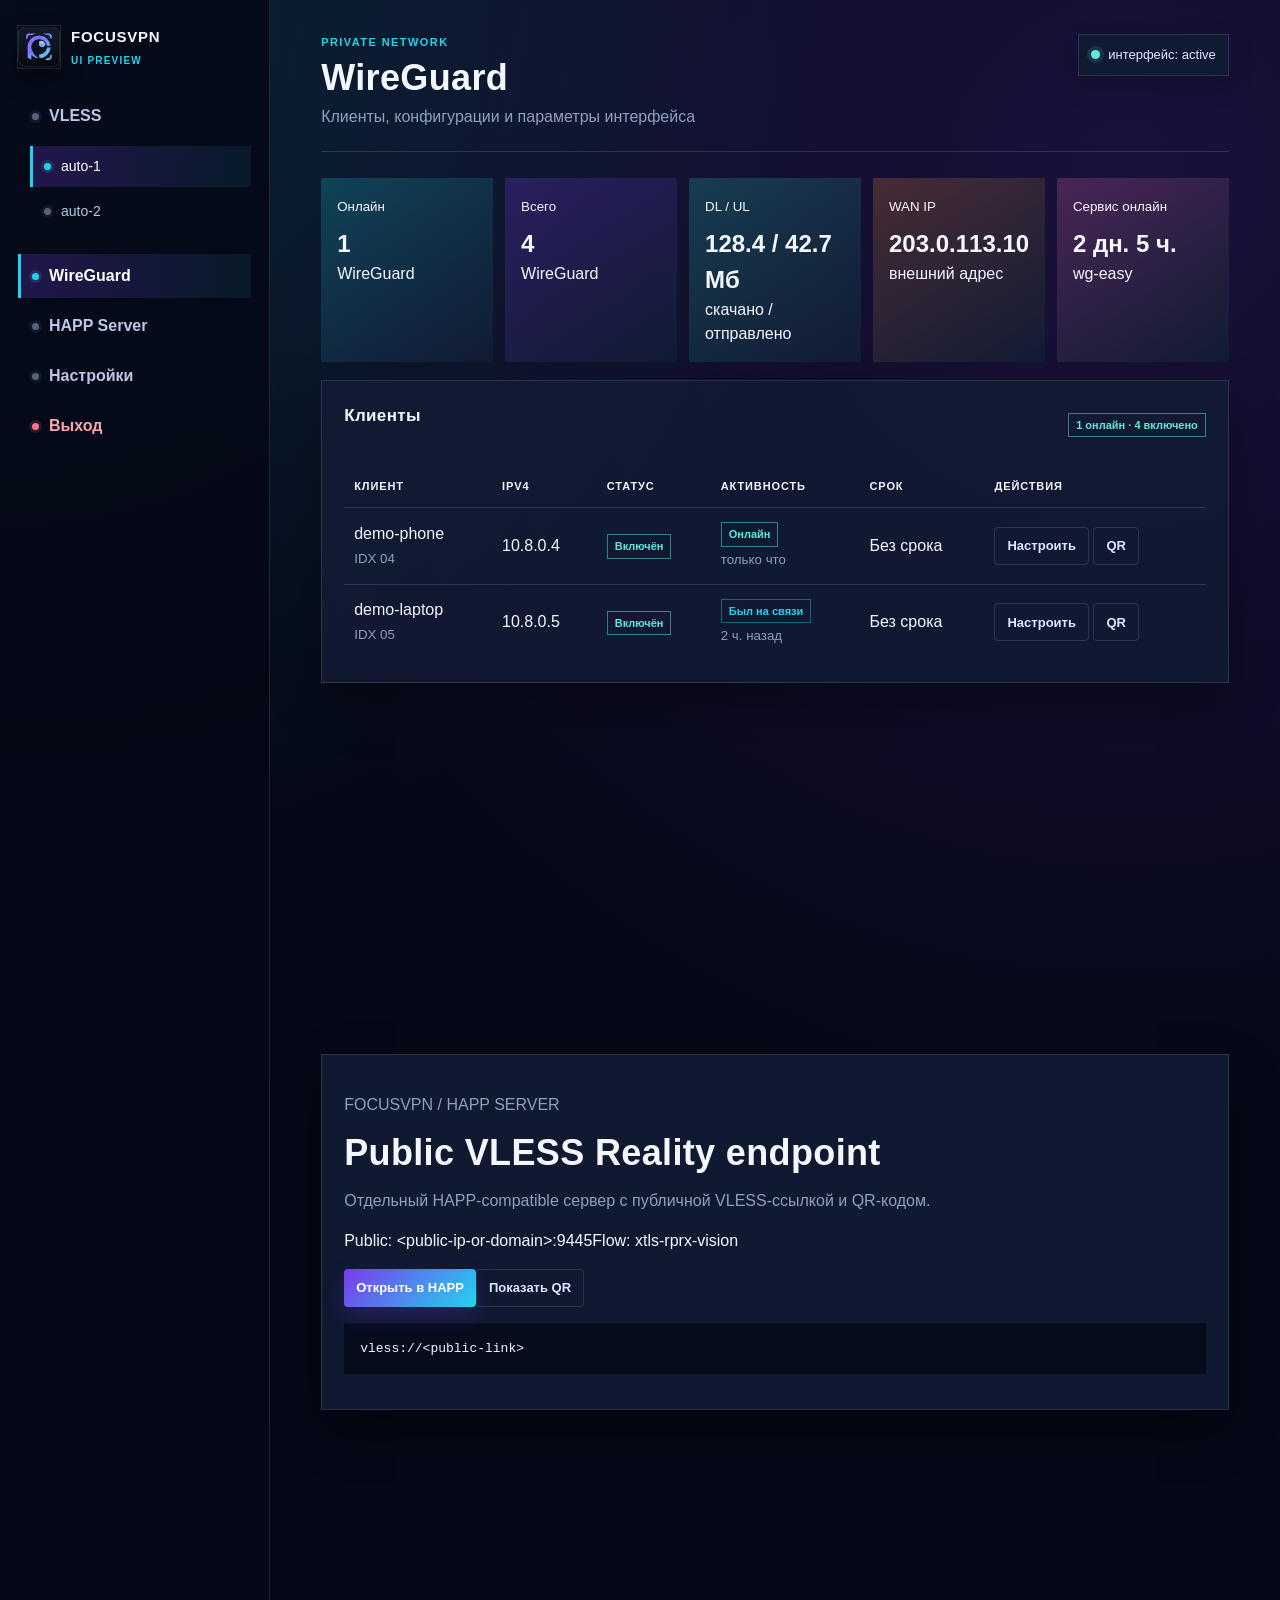
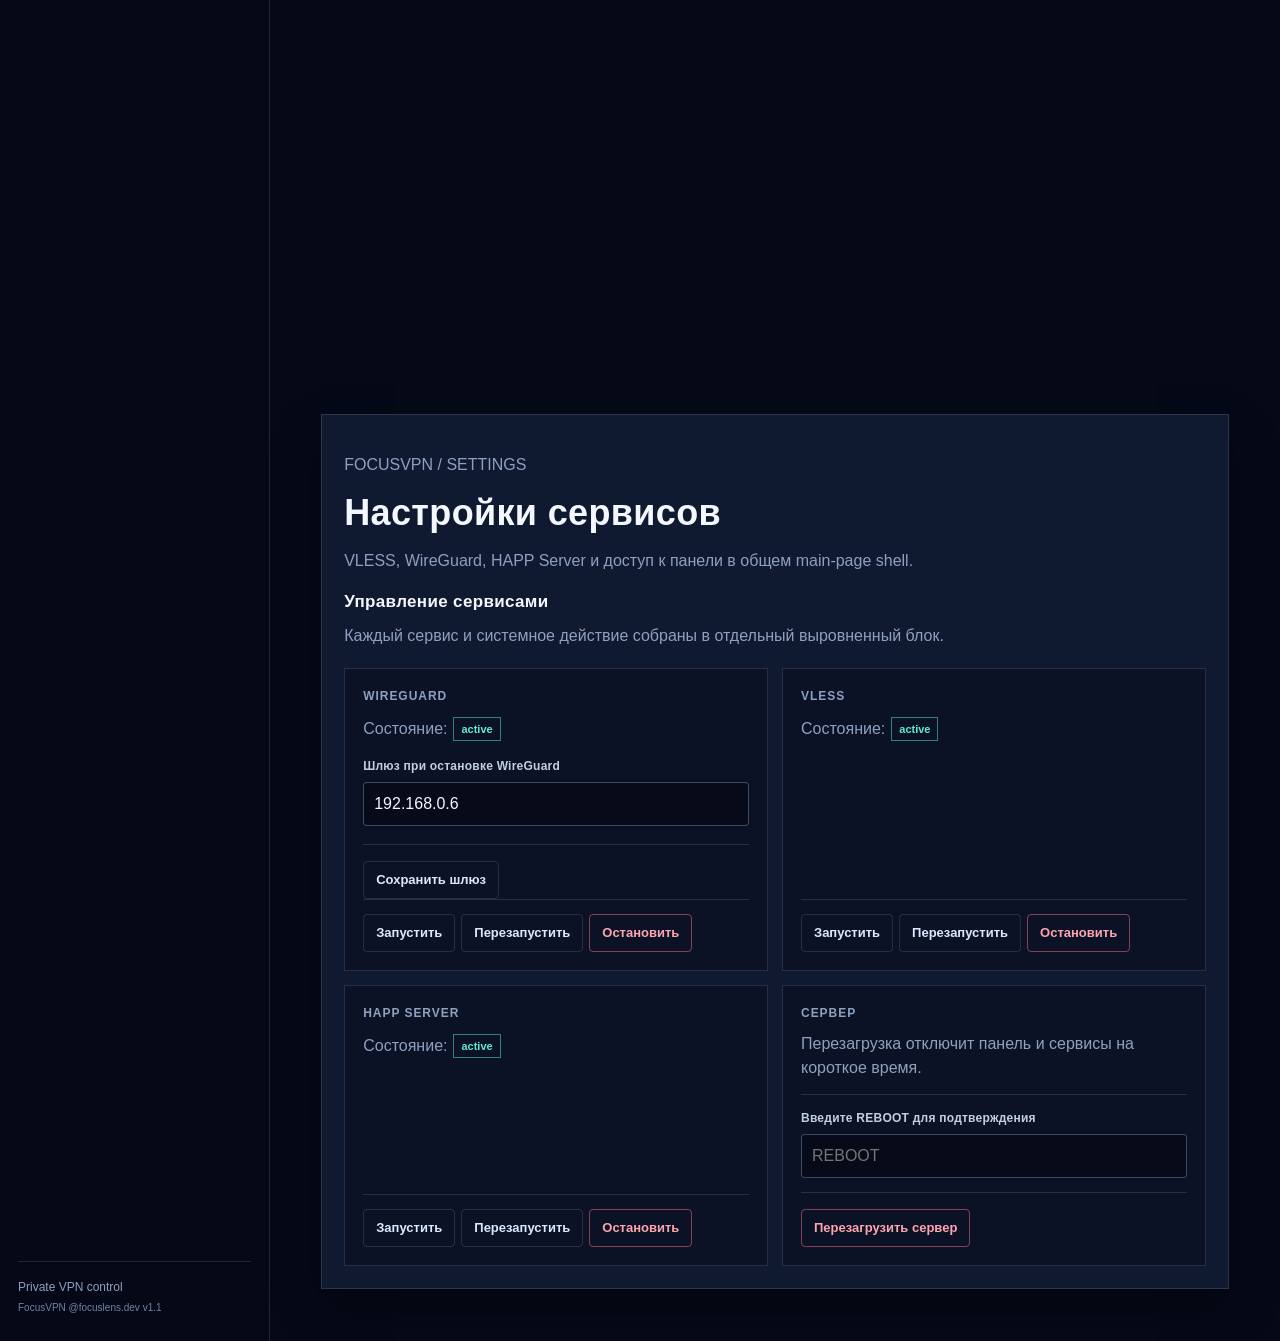
==== commit 1f195220: "Add panel logout session" ====
--- a/docs/ui-preview.html
+++ b/docs/ui-preview.html
@@ -28,7 +28,7 @@
 </head>
 <body>
   <div class="app-shell">
-    <aside class="app-sidebar"><a class="app-brand" href="#"><img src="../server/panel/static/favicon.png" alt=""><span>FOCUSVPN<small>UI PREVIEW</small></span></a><nav class="app-nav"><section class="nav-section nav-vless"><a class="nav-link" href="#vless"><span class="nav-dot"></span>VLESS</a><div class="profile-list"><a class="profile-link active" href="#vless"><span class="nav-dot"></span>auto-1</a><a class="profile-link" href="#vless"><span class="nav-dot"></span>auto-2</a></div></section><section class="nav-section"><a class="nav-link active" href="#wireguard"><span class="nav-dot"></span>WireGuard</a><a class="nav-link" href="#happ"><span class="nav-dot"></span>HAPP Server</a><a class="nav-link" href="#settings"><span class="nav-dot"></span>Настройки</a></section></nav><div class="sidebar-foot"><span>Private VPN control</span><small>FocusVPN @focuslens.dev v1.1</small></div></aside>
+    <aside class="app-sidebar"><a class="app-brand" href="#"><img src="../server/panel/static/favicon.png" alt=""><span>FOCUSVPN<small>UI PREVIEW</small></span></a><nav class="app-nav"><section class="nav-section nav-vless"><a class="nav-link" href="#vless"><span class="nav-dot"></span>VLESS</a><div class="profile-list"><a class="profile-link active" href="#vless"><span class="nav-dot"></span>auto-1</a><a class="profile-link" href="#vless"><span class="nav-dot"></span>auto-2</a></div></section><section class="nav-section"><a class="nav-link active" href="#wireguard"><span class="nav-dot"></span>WireGuard</a><a class="nav-link" href="#happ"><span class="nav-dot"></span>HAPP Server</a><a class="nav-link" href="#settings"><span class="nav-dot"></span>Настройки</a><a class="nav-link nav-logout" href="#logout"><span class="nav-dot"></span>Выход</a></section></nav><div class="sidebar-foot"><span>Private VPN control</span><small>FocusVPN @focuslens.dev v1.1</small></div></aside>
     <div class="app-content">
       <main class="main">
         <section id="wireguard" class="preview-page">
@@ -43,7 +43,7 @@
           <section class="panel" style="margin-top:18px"><div class="detail-head"><h2>Клиенты</h2><span class="badge ok">1 онлайн · 4 включено</span></div><div class="preview-table"><table><thead><tr><th>Клиент</th><th>IPv4</th><th>Статус</th><th>Активность</th><th>Срок</th><th>Действия</th></tr></thead><tbody><tr><td>demo-phone<br><small>IDX 04</small></td><td>10.8.0.4</td><td><span class="badge ok">Включён</span></td><td><span class="badge online">Онлайн</span><br><small>только что</small></td><td>Без срока</td><td><button class="button secondary">Настроить</button> <button class="button secondary">QR</button></td></tr><tr><td>demo-laptop<br><small>IDX 05</small></td><td>10.8.0.5</td><td><span class="badge ok">Включён</span></td><td><span class="badge stale">Был на связи</span><br><small>2 ч. назад</small></td><td>Без срока</td><td><button class="button secondary">Настроить</button> <button class="button secondary">QR</button></td></tr></tbody></table></div></section>
         </section>
         <section id="happ" class="preview-page"><section class="panel"><p>FOCUSVPN / HAPP SERVER</p><h1>Public VLESS Reality endpoint</h1><p>Отдельный HAPP-compatible сервер с публичной VLESS-ссылкой и QR-кодом.</p><div class="meta"><span>Public: &lt;public-ip-or-domain&gt;:9445</span><span>Flow: xtls-rprx-vision</span></div><p><button class="button">Открыть в HAPP</button><button class="button secondary">Показать QR</button></p><pre class="preview-code">vless://&lt;public-link&gt;</pre></section></section>
-        <section id="settings" class="preview-page"><section class="panel"><p>FOCUSVPN / SETTINGS</p><h1>Настройки сервисов</h1><p>VLESS, WireGuard, HAPP Server и доступ к панели в общем main-page shell.</p><div class="settings-grid"><div class="panel"><h2>VLESS</h2><button class="button">Применить профиль</button></div><div class="panel"><h2>HAPP Server</h2><button class="button secondary">Проверить config</button></div></div></section></section>
+        <section id="settings" class="preview-page"><section class="panel service-control-panel"><p>FOCUSVPN / SETTINGS</p><h1>Настройки сервисов</h1><p>VLESS, WireGuard, HAPP Server и доступ к панели в общем main-page shell.</p><h2>Управление сервисами</h2><p class="subtitle">Каждый сервис и системное действие собраны в отдельный выровненный блок.</p><div class="service-control-grid"><article class="service-control-item"><h3>WireGuard</h3><p class="service-status">Состояние: <span class="badge ok">active</span></p><form><div class="field"><label>Шлюз при остановке WireGuard</label><input value="192.168.0.6" readonly></div><div class="actions"><button class="secondary" type="button">Сохранить шлюз</button></div></form><form><div class="inline-actions"><button class="secondary" type="button">Запустить</button><button class="secondary" type="button">Перезапустить</button><button class="danger" type="button">Остановить</button></div></form></article><article class="service-control-item"><h3>VLESS</h3><p class="service-status">Состояние: <span class="badge ok">active</span></p><form><div class="inline-actions"><button class="secondary" type="button">Запустить</button><button class="secondary" type="button">Перезапустить</button><button class="danger" type="button">Остановить</button></div></form></article><article class="service-control-item"><h3>HAPP Server</h3><p class="service-status">Состояние: <span class="badge ok">active</span></p><form><div class="inline-actions"><button class="secondary" type="button">Запустить</button><button class="secondary" type="button">Перезапустить</button><button class="danger" type="button">Остановить</button></div></form></article><article class="service-control-item"><h3>Сервер</h3><p class="service-status">Перезагрузка отключит панель и сервисы на короткое время.</p><form><div class="field"><label>Введите REBOOT для подтверждения</label><input placeholder="REBOOT" readonly></div><div class="actions"><button class="danger" type="button">Перезагрузить сервер</button></div></form></article></div></section></section>
       </main>
     </div>
   </div>
--- a/server/panel/static/panel.css
+++ b/server/panel/static/panel.css
@@ -42,6 +42,8 @@
 .profile-link { min-height: 36px; font-size: 14px; }
 .nav-dot { width: 7px; height: 7px; flex: 0 0 auto; border-radius: 50%; background: #52657f; box-shadow: 0 0 0 3px rgba(82, 101, 127, .15); }
 .nav-link.active .nav-dot, .profile-link.active .nav-dot { background: var(--accent-2); box-shadow: 0 0 0 3px rgba(34, 211, 238, .14); }
+.nav-link.nav-logout { color: #fda4af; }
+.nav-link.nav-logout .nav-dot { background: var(--danger); box-shadow: 0 0 0 3px rgba(251, 113, 133, .14); }
 .nav-empty { color: var(--muted); font-size: 12px; padding: 8px 11px; }
 .sidebar-foot { display: grid; gap: 4px; margin-top: auto; padding-top: 16px; border-top: 1px solid var(--line); color: var(--muted); font-size: 12px; }
 .sidebar-foot small { color: #7084a3; font-size: 10px; }
@@ -82,11 +84,12 @@
 .button.danger, button.danger { border: 1px solid rgba(251, 113, 133, .5); background: transparent; box-shadow: none; color: #fda4af; }
 
 .service-control-panel > .subtitle { margin: -8px 0 20px; }
-.service-control-grid { display: grid; grid-template-columns: repeat(2, minmax(0, 1fr)); gap: 22px; }
-.service-control-item { min-width: 0; }
+.service-control-grid { display: grid; grid-template-columns: repeat(2, minmax(0, 1fr)); gap: 14px; align-items: stretch; }
+.service-control-item { display: flex; flex-direction: column; min-width: 0; padding: 18px; border: 1px solid var(--line); background: rgba(5, 8, 22, .36); }
 .service-control-item h3 { margin: 0 0 10px; }
-.service-status { min-height: 28px; margin: 0 0 14px; }
-.service-control-item form + form { margin-top: 14px; }
+.service-status { display: flex; align-items: center; gap: 6px; min-height: 28px; margin: 0 0 14px; }
+.service-control-item form:last-child { margin-top: auto; padding-top: 14px; border-top: 1px solid var(--line); }
+.service-control-item form:last-child .actions { margin-top: 14px; }
 .badge.bad { border-color: rgba(251, 113, 133, .5); color: #fda4af; }
 
 .metrics { display: grid; gap: 0; }
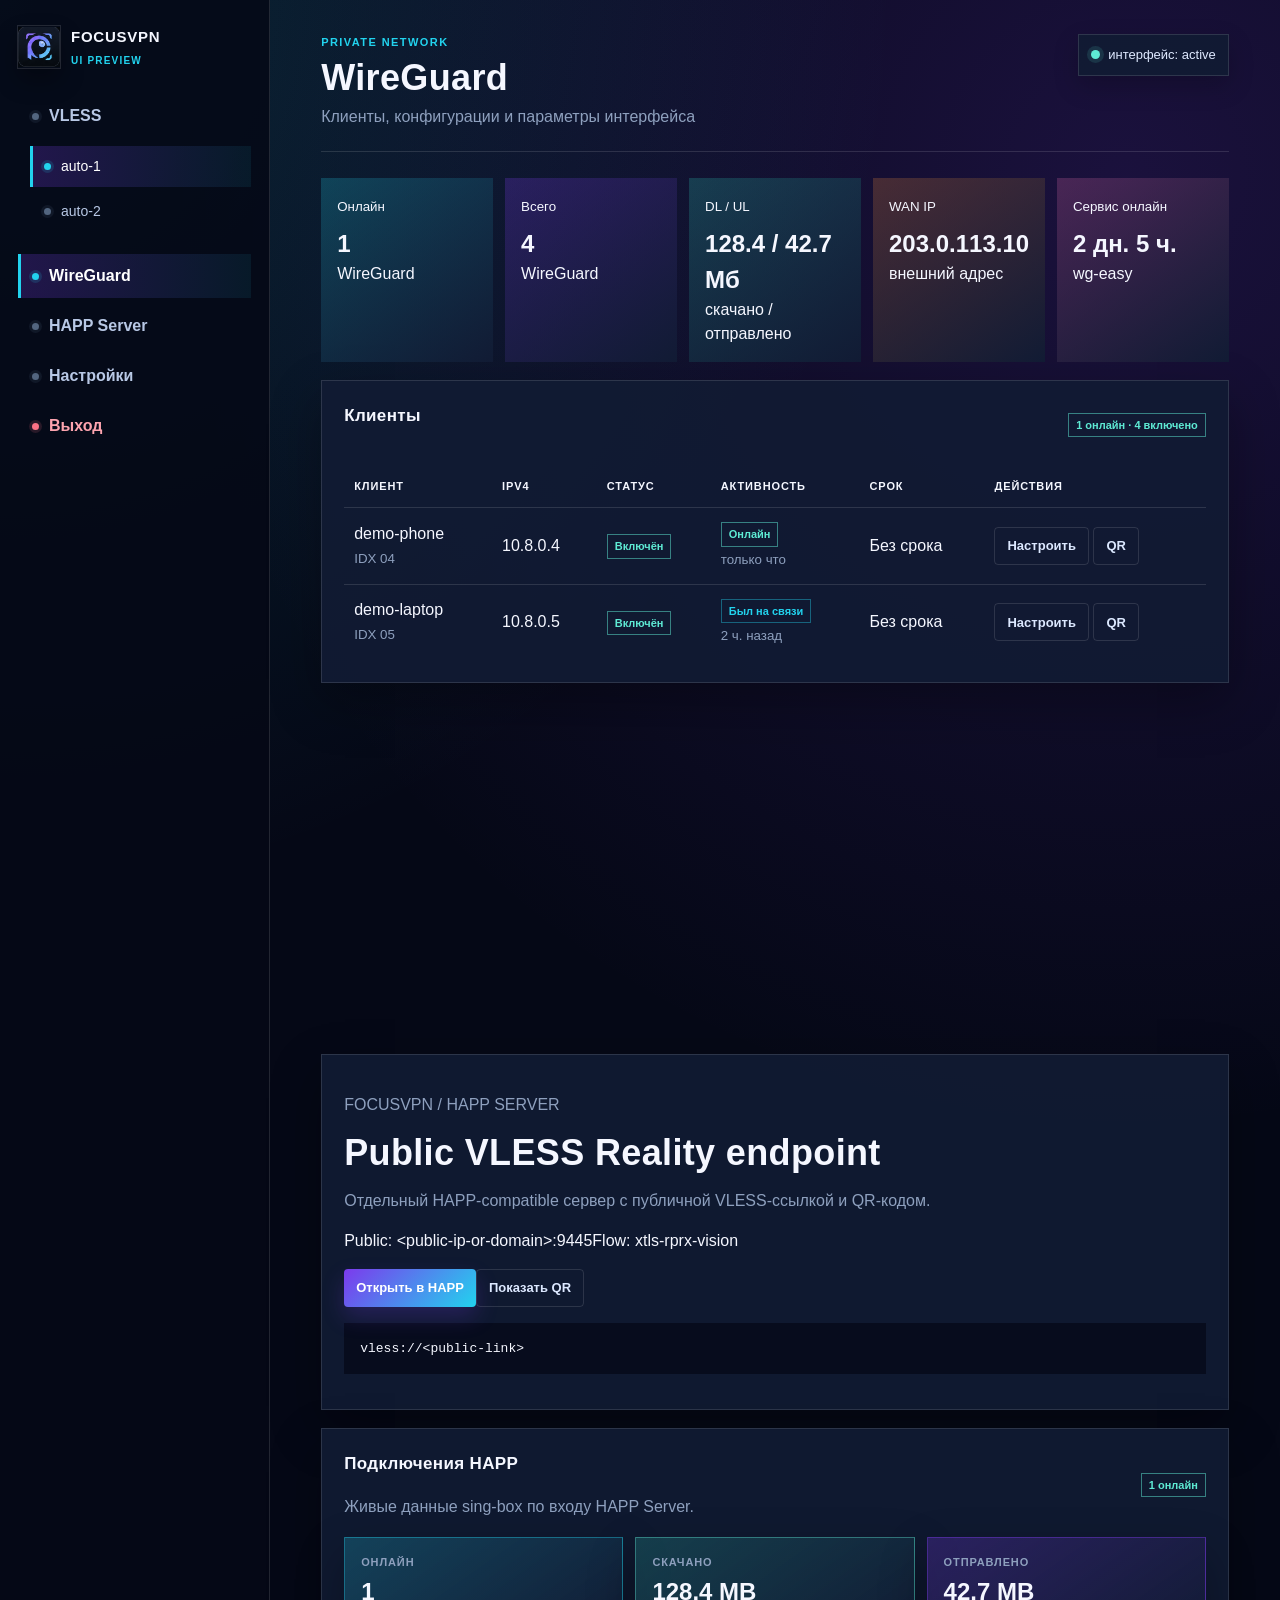
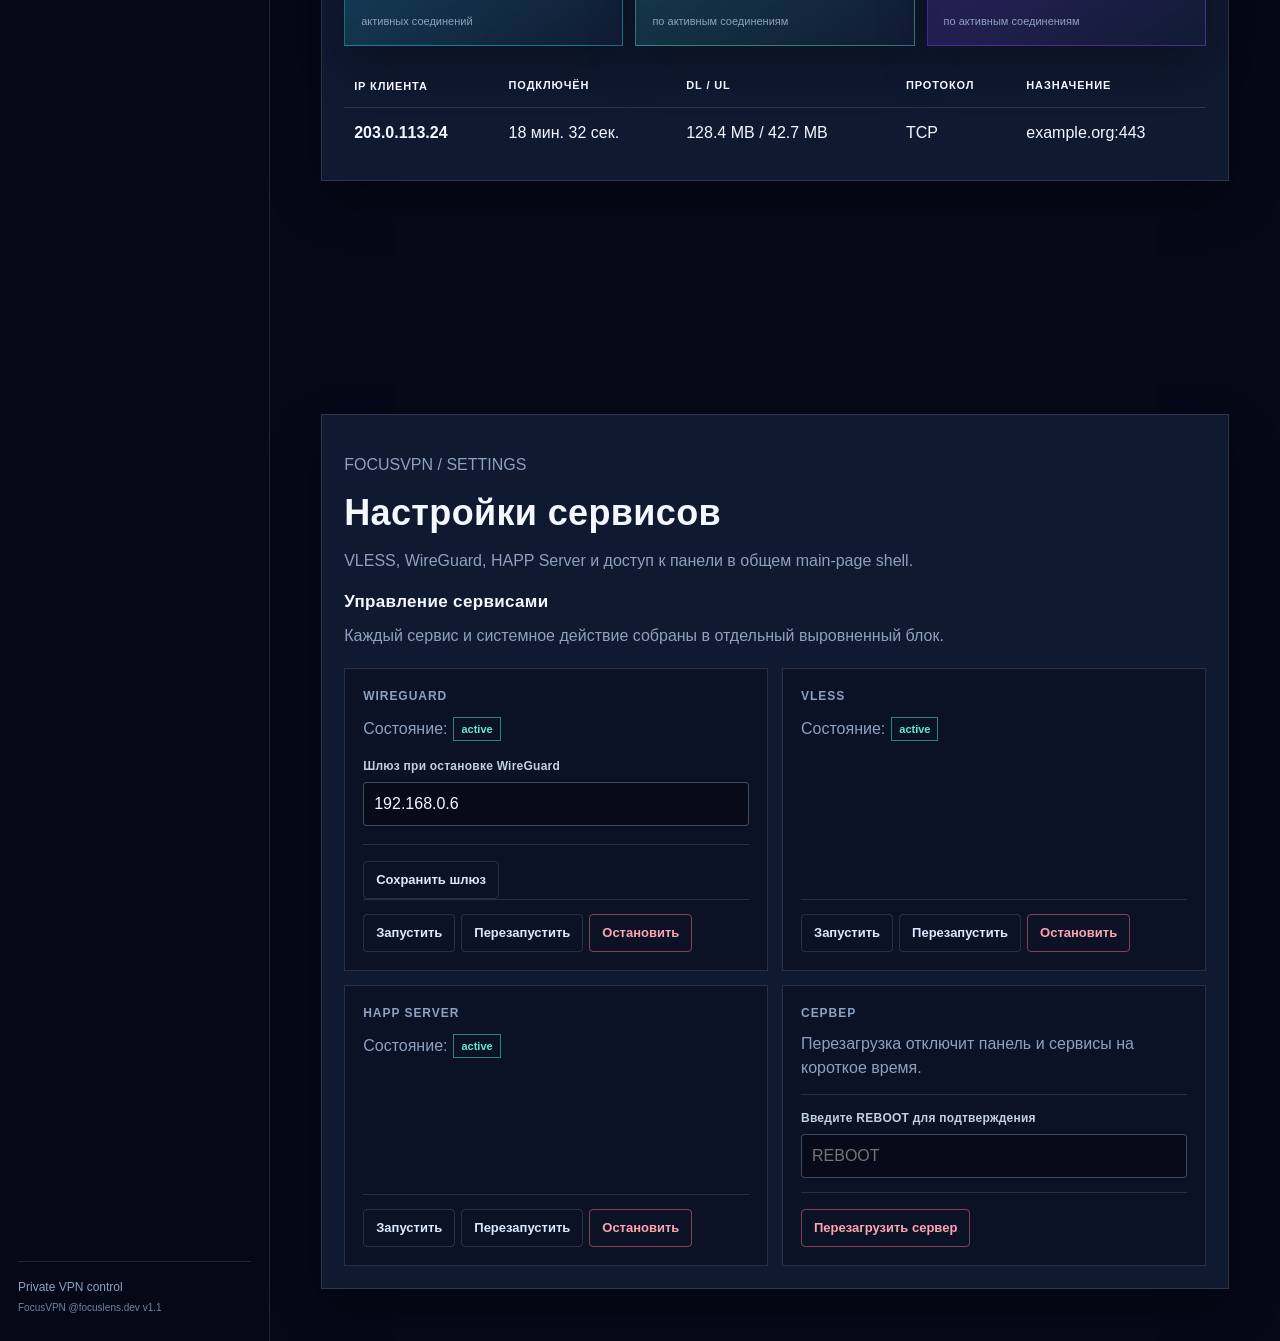
==== commit 028a4ed7: "Add live VPN connection statistics" ====
--- a/docs/ui-preview.html
+++ b/docs/ui-preview.html
@@ -42,7 +42,7 @@
           </div>
           <section class="panel" style="margin-top:18px"><div class="detail-head"><h2>Клиенты</h2><span class="badge ok">1 онлайн · 4 включено</span></div><div class="preview-table"><table><thead><tr><th>Клиент</th><th>IPv4</th><th>Статус</th><th>Активность</th><th>Срок</th><th>Действия</th></tr></thead><tbody><tr><td>demo-phone<br><small>IDX 04</small></td><td>10.8.0.4</td><td><span class="badge ok">Включён</span></td><td><span class="badge online">Онлайн</span><br><small>только что</small></td><td>Без срока</td><td><button class="button secondary">Настроить</button> <button class="button secondary">QR</button></td></tr><tr><td>demo-laptop<br><small>IDX 05</small></td><td>10.8.0.5</td><td><span class="badge ok">Включён</span></td><td><span class="badge stale">Был на связи</span><br><small>2 ч. назад</small></td><td>Без срока</td><td><button class="button secondary">Настроить</button> <button class="button secondary">QR</button></td></tr></tbody></table></div></section>
         </section>
-        <section id="happ" class="preview-page"><section class="panel"><p>FOCUSVPN / HAPP SERVER</p><h1>Public VLESS Reality endpoint</h1><p>Отдельный HAPP-compatible сервер с публичной VLESS-ссылкой и QR-кодом.</p><div class="meta"><span>Public: &lt;public-ip-or-domain&gt;:9445</span><span>Flow: xtls-rprx-vision</span></div><p><button class="button">Открыть в HAPP</button><button class="button secondary">Показать QR</button></p><pre class="preview-code">vless://&lt;public-link&gt;</pre></section></section>
+        <section id="happ" class="preview-page"><section class="panel-stack"><section class="panel"><p>FOCUSVPN / HAPP SERVER</p><h1>Public VLESS Reality endpoint</h1><p>Отдельный HAPP-compatible сервер с публичной VLESS-ссылкой и QR-кодом.</p><div class="meta"><span>Public: &lt;public-ip-or-domain&gt;:9445</span><span>Flow: xtls-rprx-vision</span></div><p><button class="button">Открыть в HAPP</button><button class="button secondary">Показать QR</button></p><pre class="preview-code">vless://&lt;public-link&gt;</pre></section><section class="panel"><div class="detail-head"><div><h2>Подключения HAPP</h2><p class="subtitle">Живые данные sing-box по входу HAPP Server.</p></div><span class="badge online">1 онлайн</span></div><div class="status-metrics happ-metrics"><article class="status-card cyan"><span>Онлайн</span><strong>1</strong><small>активных соединений</small></article><article class="status-card teal"><span>Скачано</span><strong>128.4 MB</strong><small>по активным соединениям</small></article><article class="status-card violet"><span>Отправлено</span><strong>42.7 MB</strong><small>по активным соединениям</small></article></div><div class="preview-table"><table class="happ-connections"><thead><tr><th>IP клиента</th><th>Подключён</th><th>DL / UL</th><th>Протокол</th><th>Назначение</th></tr></thead><tbody><tr><td class="client-name">203.0.113.24</td><td>18 мин. 32 сек.</td><td>128.4 MB / 42.7 MB</td><td>TCP</td><td>example.org:443</td></tr></tbody></table></div></section></section></section>
         <section id="settings" class="preview-page"><section class="panel service-control-panel"><p>FOCUSVPN / SETTINGS</p><h1>Настройки сервисов</h1><p>VLESS, WireGuard, HAPP Server и доступ к панели в общем main-page shell.</p><h2>Управление сервисами</h2><p class="subtitle">Каждый сервис и системное действие собраны в отдельный выровненный блок.</p><div class="service-control-grid"><article class="service-control-item"><h3>WireGuard</h3><p class="service-status">Состояние: <span class="badge ok">active</span></p><form><div class="field"><label>Шлюз при остановке WireGuard</label><input value="192.168.0.6" readonly></div><div class="actions"><button class="secondary" type="button">Сохранить шлюз</button></div></form><form><div class="inline-actions"><button class="secondary" type="button">Запустить</button><button class="secondary" type="button">Перезапустить</button><button class="danger" type="button">Остановить</button></div></form></article><article class="service-control-item"><h3>VLESS</h3><p class="service-status">Состояние: <span class="badge ok">active</span></p><form><div class="inline-actions"><button class="secondary" type="button">Запустить</button><button class="secondary" type="button">Перезапустить</button><button class="danger" type="button">Остановить</button></div></form></article><article class="service-control-item"><h3>HAPP Server</h3><p class="service-status">Состояние: <span class="badge ok">active</span></p><form><div class="inline-actions"><button class="secondary" type="button">Запустить</button><button class="secondary" type="button">Перезапустить</button><button class="danger" type="button">Остановить</button></div></form></article><article class="service-control-item"><h3>Сервер</h3><p class="service-status">Перезагрузка отключит панель и сервисы на короткое время.</p><form><div class="field"><label>Введите REBOOT для подтверждения</label><input placeholder="REBOOT" readonly></div><div class="actions"><button class="danger" type="button">Перезагрузить сервер</button></div></form></article></div></section></section>
       </main>
     </div>
--- a/server/panel/static/panel.css
+++ b/server/panel/static/panel.css
@@ -126,6 +126,9 @@
 .qr { width: 100%; max-width: 260px; padding: 12px; background: #fff; }
 
 .status-metrics { display: grid; grid-template-columns: repeat(5, minmax(0, 1fr)); gap: 12px; }
+.happ-metrics { grid-template-columns: repeat(3, minmax(0, 1fr)); margin: 18px 0; }
+.happ-connections { min-width: 840px; }
+.wg-live-connections { min-width: 960px; }
 .status-card { min-width: 0; padding: 16px; border: 1px solid var(--line); box-shadow: var(--shadow); }
 .status-card.cyan { background: linear-gradient(145deg, rgba(34, 211, 238, .22), rgba(17, 27, 52, .9)); border-color: rgba(34, 211, 238, .42); }
 .status-card.violet { background: linear-gradient(145deg, rgba(124, 58, 237, .25), rgba(17, 27, 52, .9)); border-color: rgba(124, 58, 237, .45); }
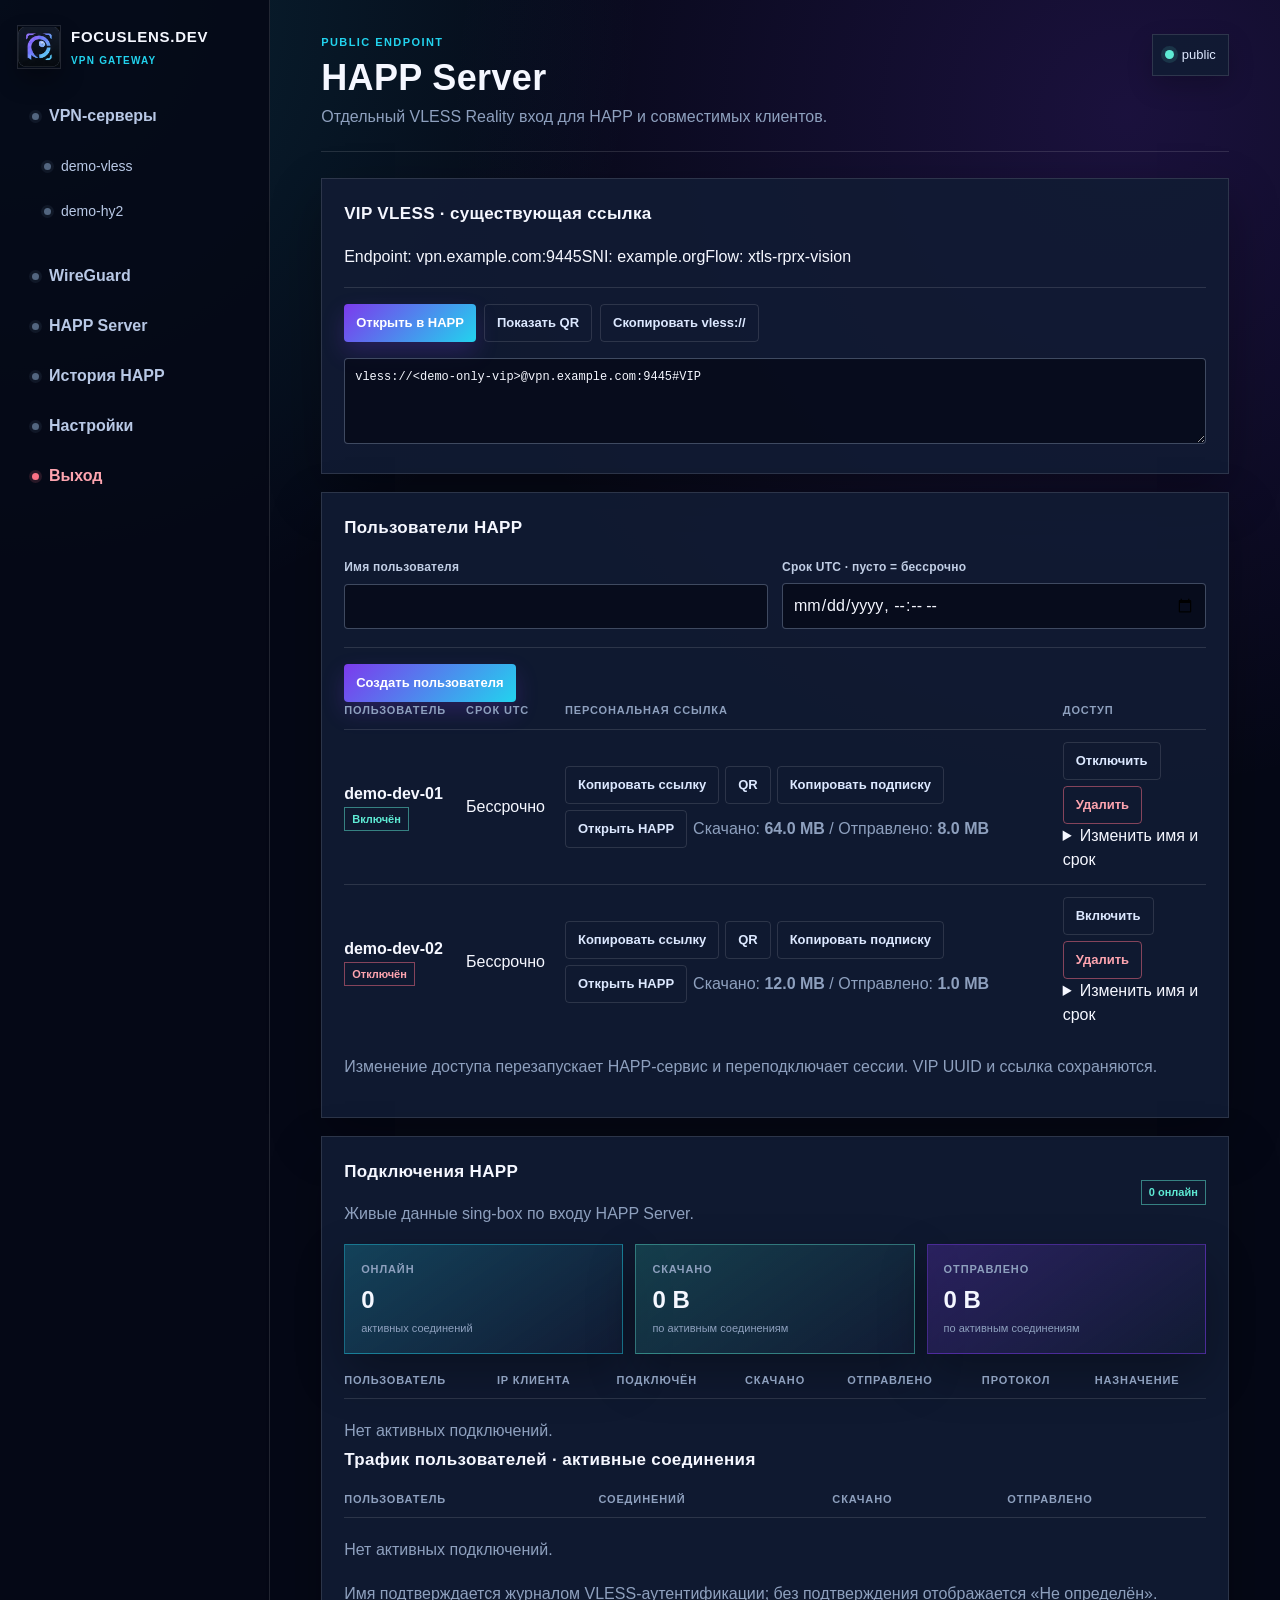
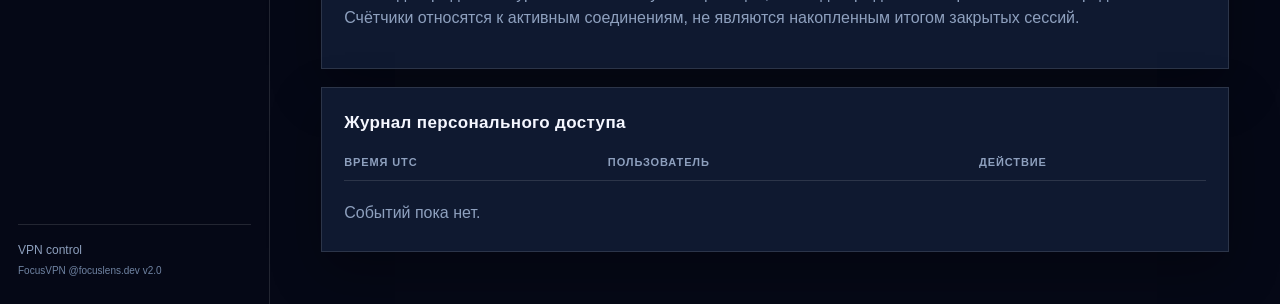
==== commit 7712c988: "Release FocusVPN v2.0: HAPP accounts, subscriptions and history" ====
--- a/docs/ui-preview.html
+++ b/docs/ui-preview.html
@@ -1,51 +1,56 @@
 <!doctype html>
 <html lang="ru">
 <head>
-  <meta charset="utf-8">
-  <meta name="viewport" content="width=device-width, initial-scale=1">
-  <title>FocusVPN UI preview</title>
-  <link rel="stylesheet" href="../server/panel/static/panel.css">
-  <style>
-    .preview-page { min-height: 100vh; }
-    .preview-page + .preview-page { border-top: 1px solid var(--panel-border); margin-top: 60px; padding-top: 60px; }
-    .preview-table { overflow-x: auto; }
-    .preview-table table { border-collapse: collapse; min-width: 760px; width: 100%; }
-    .preview-table th, .preview-table td { border-bottom: 1px solid var(--panel-border); padding: 13px 10px; text-align: left; }
-    .preview-table th { color: var(--panel-muted); font-size: 11px; text-transform: uppercase; }
-    .metric-row { display: grid; gap: 12px; grid-template-columns: repeat(5, minmax(0, 1fr)); }
-    .metric-card { border: 1px solid var(--panel-border); padding: 16px; }
-    .metric-card strong { display: block; font-size: 24px; margin-top: 8px; }
-    .metric-card small { color: var(--panel-muted); }
-    .c1 { background: linear-gradient(145deg,#22d3ee38,#111b34); }
-    .c2 { background: linear-gradient(145deg,#7c3aed40,#111b34); }
-    .c3 { background: linear-gradient(145deg,#2dd4bf38,#111b34); }
-    .c4 { background: linear-gradient(145deg,#fb923c38,#111b34); }
-    .c5 { background: linear-gradient(145deg,#f472b638,#111b34); }
-    .preview-code { background: rgba(5,8,22,.7); border: 1px solid var(--panel-border); overflow-wrap: anywhere; padding: 16px; }
-    @media (max-width: 900px) { .metric-row { grid-template-columns: repeat(3,minmax(0,1fr)); } }
-    @media (max-width: 560px) { .metric-row { grid-template-columns: repeat(2,minmax(0,1fr)); } }
-  </style>
+<meta charset="utf-8">
+<meta name="viewport" content="width=device-width, initial-scale=1">
+<title>HAPP Server | FOCUSLENS.DEV</title>
+<link rel="icon" type="image/png" href="../server/panel/static/favicon.png">
+<link rel="stylesheet" href="../server/panel/static/panel.css">
 </head>
 <body>
-  <div class="app-shell">
-    <aside class="app-sidebar"><a class="app-brand" href="#"><img src="../server/panel/static/favicon.png" alt=""><span>FOCUSVPN<small>UI PREVIEW</small></span></a><nav class="app-nav"><section class="nav-section nav-vless"><a class="nav-link" href="#vless"><span class="nav-dot"></span>VLESS</a><div class="profile-list"><a class="profile-link active" href="#vless"><span class="nav-dot"></span>auto-1</a><a class="profile-link" href="#vless"><span class="nav-dot"></span>auto-2</a></div></section><section class="nav-section"><a class="nav-link active" href="#wireguard"><span class="nav-dot"></span>WireGuard</a><a class="nav-link" href="#happ"><span class="nav-dot"></span>HAPP Server</a><a class="nav-link" href="#settings"><span class="nav-dot"></span>Настройки</a><a class="nav-link nav-logout" href="#logout"><span class="nav-dot"></span>Выход</a></section></nav><div class="sidebar-foot"><span>Private VPN control</span><small>FocusVPN @focuslens.dev v1.1</small></div></aside>
-    <div class="app-content">
-      <main class="main">
-        <section id="wireguard" class="preview-page">
-          <section class="topline"><div><p class="eyebrow">Private network</p><h1>WireGuard</h1><p class="subtitle">Клиенты, конфигурации и параметры интерфейса</p></div><div class="status"><span class="status-dot ok"></span>интерфейс: active</div></section>
-          <div class="metric-row">
-            <article class="metric-card c1"><small>Онлайн</small><strong>1</strong><span>WireGuard</span></article>
-            <article class="metric-card c2"><small>Всего</small><strong>4</strong><span>WireGuard</span></article>
-            <article class="metric-card c3"><small>DL / UL</small><strong>128.4 / 42.7 Мб</strong><span>скачано / отправлено</span></article>
-            <article class="metric-card c4"><small>WAN IP</small><strong>203.0.113.10</strong><span>внешний адрес</span></article>
-            <article class="metric-card c5"><small>Сервис онлайн</small><strong>2 дн. 5 ч.</strong><span>wg-easy</span></article>
-          </div>
-          <section class="panel" style="margin-top:18px"><div class="detail-head"><h2>Клиенты</h2><span class="badge ok">1 онлайн · 4 включено</span></div><div class="preview-table"><table><thead><tr><th>Клиент</th><th>IPv4</th><th>Статус</th><th>Активность</th><th>Срок</th><th>Действия</th></tr></thead><tbody><tr><td>demo-phone<br><small>IDX 04</small></td><td>10.8.0.4</td><td><span class="badge ok">Включён</span></td><td><span class="badge online">Онлайн</span><br><small>только что</small></td><td>Без срока</td><td><button class="button secondary">Настроить</button> <button class="button secondary">QR</button></td></tr><tr><td>demo-laptop<br><small>IDX 05</small></td><td>10.8.0.5</td><td><span class="badge ok">Включён</span></td><td><span class="badge stale">Был на связи</span><br><small>2 ч. назад</small></td><td>Без срока</td><td><button class="button secondary">Настроить</button> <button class="button secondary">QR</button></td></tr></tbody></table></div></section>
-        </section>
-        <section id="happ" class="preview-page"><section class="panel-stack"><section class="panel"><p>FOCUSVPN / HAPP SERVER</p><h1>Public VLESS Reality endpoint</h1><p>Отдельный HAPP-compatible сервер с публичной VLESS-ссылкой и QR-кодом.</p><div class="meta"><span>Public: &lt;public-ip-or-domain&gt;:9445</span><span>Flow: xtls-rprx-vision</span></div><p><button class="button">Открыть в HAPP</button><button class="button secondary">Показать QR</button></p><pre class="preview-code">vless://&lt;public-link&gt;</pre></section><section class="panel"><div class="detail-head"><div><h2>Подключения HAPP</h2><p class="subtitle">Живые данные sing-box по входу HAPP Server.</p></div><span class="badge online">1 онлайн</span></div><div class="status-metrics happ-metrics"><article class="status-card cyan"><span>Онлайн</span><strong>1</strong><small>активных соединений</small></article><article class="status-card teal"><span>Скачано</span><strong>128.4 MB</strong><small>по активным соединениям</small></article><article class="status-card violet"><span>Отправлено</span><strong>42.7 MB</strong><small>по активным соединениям</small></article></div><div class="preview-table"><table class="happ-connections"><thead><tr><th>IP клиента</th><th>Подключён</th><th>DL / UL</th><th>Протокол</th><th>Назначение</th></tr></thead><tbody><tr><td class="client-name">203.0.113.24</td><td>18 мин. 32 сек.</td><td>128.4 MB / 42.7 MB</td><td>TCP</td><td>example.org:443</td></tr></tbody></table></div></section></section></section>
-        <section id="settings" class="preview-page"><section class="panel service-control-panel"><p>FOCUSVPN / SETTINGS</p><h1>Настройки сервисов</h1><p>VLESS, WireGuard, HAPP Server и доступ к панели в общем main-page shell.</p><h2>Управление сервисами</h2><p class="subtitle">Каждый сервис и системное действие собраны в отдельный выровненный блок.</p><div class="service-control-grid"><article class="service-control-item"><h3>WireGuard</h3><p class="service-status">Состояние: <span class="badge ok">active</span></p><form><div class="field"><label>Шлюз при остановке WireGuard</label><input value="192.168.0.6" readonly></div><div class="actions"><button class="secondary" type="button">Сохранить шлюз</button></div></form><form><div class="inline-actions"><button class="secondary" type="button">Запустить</button><button class="secondary" type="button">Перезапустить</button><button class="danger" type="button">Остановить</button></div></form></article><article class="service-control-item"><h3>VLESS</h3><p class="service-status">Состояние: <span class="badge ok">active</span></p><form><div class="inline-actions"><button class="secondary" type="button">Запустить</button><button class="secondary" type="button">Перезапустить</button><button class="danger" type="button">Остановить</button></div></form></article><article class="service-control-item"><h3>HAPP Server</h3><p class="service-status">Состояние: <span class="badge ok">active</span></p><form><div class="inline-actions"><button class="secondary" type="button">Запустить</button><button class="secondary" type="button">Перезапустить</button><button class="danger" type="button">Остановить</button></div></form></article><article class="service-control-item"><h3>Сервер</h3><p class="service-status">Перезагрузка отключит панель и сервисы на короткое время.</p><form><div class="field"><label>Введите REBOOT для подтверждения</label><input placeholder="REBOOT" readonly></div><div class="actions"><button class="danger" type="button">Перезагрузить сервер</button></div></form></article></div></section></section>
-      </main>
-    </div>
-  </div>
+<div class="app-shell">
+  <aside class="app-sidebar">
+    <a class="app-brand" href="/outbounds"><img src="../server/panel/static/favicon.png" alt=""><span>FOCUSLENS.DEV<small>VPN GATEWAY</small></span></a>
+    <nav class="app-nav" aria-label="Управление VPN">
+      <section class="nav-section nav-vless">
+        <a class="nav-link" data-panel-nav="outbounds" href="/outbounds"><span class="nav-dot"></span>VPN-серверы</a>
+        <div class="profile-list"><a class="profile-link" href="/outbounds?tag=demo-vless"><span class="nav-dot"></span>demo-vless</a><a class="profile-link" href="/outbounds?tag=demo-hy2"><span class="nav-dot"></span>demo-hy2</a></div>
+      </section>
+      <section class="nav-section">
+        <a class="nav-link" data-panel-nav="wireguard" href="/wireguard"><span class="nav-dot"></span>WireGuard</a>
+        <a class="nav-link active" data-panel-nav="happ-server" href="/happ-server"><span class="nav-dot"></span>HAPP Server</a>
+        <a class="nav-link" data-panel-nav="happ-history" href="/happ-history"><span class="nav-dot"></span>История HAPP</a>
+        <a class="nav-link" data-panel-nav="settings" href="/settings"><span class="nav-dot"></span>Настройки</a>
+        <a class="nav-link nav-logout" href="/logout"><span class="nav-dot"></span>Выход</a>
+      </section>
+    </nav>
+    <div class="sidebar-foot"><span>VPN control</span><small>FocusVPN @focuslens.dev v2.0</small></div>
+  </aside>
+  <div class="app-content"><main class="main"><section class="page-head">
+  <div><p class="eyebrow">Public endpoint</p><h1>HAPP Server</h1><p class="subtitle">Отдельный VLESS Reality вход для HAPP и совместимых клиентов.</p></div>
+  <div class="status"><span class="status-dot ok"></span>public</div>
+</section>
+
+<section class="panel-stack">
+  <section class="panel">
+    <h2>VIP VLESS · существующая ссылка</h2>
+    <div class="meta"><span>Endpoint: vpn.example.com:9445</span><span>SNI: example.org</span><span>Flow: xtls-rprx-vision</span></div>
+    <div class="actions"><a class="button" href="happ://add/http://127.0.0.1:8788/happ-subscription/demo-only-vip" data-happ-action="open" data-happ-link="happ://add/http://127.0.0.1:8788/happ-subscription/demo-only-vip">Открыть в HAPP</a><button class="button secondary" type="button" data-qr-open="public">Показать QR</button><button class="button secondary" type="button" data-happ-action="copy" data-happ-link="vless://&lt;demo-only-vip&gt;@vpn.example.com:9445#VIP">Скопировать vless://</button></div>
+    <textarea class="public-link-field" aria-label="Public VLESS link" readonly rows="3" spellcheck="false">vless://&lt;demo-only-vip&gt;@vpn.example.com:9445#VIP</textarea>
+  </section>
+  <section class="panel"><h2>Пользователи HAPP</h2><form method="post" action="/happ-users/create"><input type="hidden" name="csrf" value="demo-only-csrf"><div class="form-grid"><div class="field"><label for="happ_user_name">Имя пользователя</label><input id="happ_user_name" name="name" maxlength="80" autocomplete="off" required></div><div class="field"><label for="happ_user_expiry">Срок UTC · пусто = бессрочно</label><input id="happ_user_expiry" name="expires_at" type="datetime-local"></div></div><div class="actions"><button type="submit">Создать пользователя</button></div></form><div class="table-wrap"><table><thead><tr><th>Пользователь</th><th>Срок UTC</th><th>Персональная ссылка</th><th>Доступ</th></tr></thead><tbody><tr><td><strong>demo-dev-01</strong><br><span class="badge ok">Включён</span></td><td>Бессрочно</td><td><div class="inline-actions"><button class="secondary" type="button" data-happ-action="copy" data-happ-link="vless://&lt;demo-only-user&gt;@vpn.example.com:9445#demo-dev-01">Копировать ссылку</button><button class="secondary" type="button" data-qr-open="personal" data-qr-url="/happ-users/demo-a/qr" data-qr-label="demo-dev-01">QR</button><button class="secondary" type="button" data-happ-action="copy" data-happ-link="http://127.0.0.1:8788/happ-subscription/demo-only-demo-a">Копировать подписку</button><a class="button secondary" href="happ://add/http://127.0.0.1:8788/happ-subscription/demo-only-demo-a" data-happ-action="open" data-happ-link="happ://add/http://127.0.0.1:8788/happ-subscription/demo-only-demo-a">Открыть HAPP</a><span class="muted" data-happ-account="personal-demo-a" title="Наблюдаемый трафик за срок хранения истории">Скачано: <strong data-account-download>64.0 MB</strong> / Отправлено: <strong data-account-upload>8.0 MB</strong></span></div></td><td><form method="post" action="/happ-users/action"><input type="hidden" name="csrf" value="demo-only-csrf"><input type="hidden" name="id" value="demo-a"><div class="inline-actions"><button class="secondary" name="operation" value="disable">Отключить</button><button class="danger" name="operation" value="delete" data-happ-user-delete>Удалить</button></div></form><details><summary>Изменить имя и срок</summary><form method="post" action="/happ-users/action"><input type="hidden" name="csrf" value="demo-only-csrf"><input type="hidden" name="id" value="demo-a"><input type="hidden" name="operation" value="update"><div class="field"><label>Имя</label><input name="name" value="demo-dev-01" maxlength="80" required></div><div class="field"><label>Срок доступа UTC</label><input name="expires_at" type="datetime-local" value=""></div><div class="actions"><button class="secondary" type="submit">Сохранить</button></div></form></details></td></tr><tr><td><strong>demo-dev-02</strong><br><span class="badge bad">Отключён</span></td><td>Бессрочно</td><td><div class="inline-actions"><button class="secondary" type="button" data-happ-action="copy" data-happ-link="vless://&lt;demo-only-user&gt;@vpn.example.com:9445#demo-dev-02">Копировать ссылку</button><button class="secondary" type="button" data-qr-open="personal" data-qr-url="/happ-users/demo-b/qr" data-qr-label="demo-dev-02">QR</button><button class="secondary" type="button" data-happ-action="copy" data-happ-link="http://127.0.0.1:8788/happ-subscription/demo-only-demo-b">Копировать подписку</button><a class="button secondary" href="happ://add/http://127.0.0.1:8788/happ-subscription/demo-only-demo-b" data-happ-action="open" data-happ-link="happ://add/http://127.0.0.1:8788/happ-subscription/demo-only-demo-b">Открыть HAPP</a><span class="muted" data-happ-account="personal-demo-b" title="Наблюдаемый трафик за срок хранения истории">Скачано: <strong data-account-download>12.0 MB</strong> / Отправлено: <strong data-account-upload>1.0 MB</strong></span></div></td><td><form method="post" action="/happ-users/action"><input type="hidden" name="csrf" value="demo-only-csrf"><input type="hidden" name="id" value="demo-b"><div class="inline-actions"><button class="secondary" name="operation" value="enable">Включить</button><button class="danger" name="operation" value="delete" data-happ-user-delete>Удалить</button></div></form><details><summary>Изменить имя и срок</summary><form method="post" action="/happ-users/action"><input type="hidden" name="csrf" value="demo-only-csrf"><input type="hidden" name="id" value="demo-b"><input type="hidden" name="operation" value="update"><div class="field"><label>Имя</label><input name="name" value="demo-dev-02" maxlength="80" required></div><div class="field"><label>Срок доступа UTC</label><input name="expires_at" type="datetime-local" value=""></div><div class="actions"><button class="secondary" type="submit">Сохранить</button></div></form></details></td></tr></tbody></table></div><p class="muted">Изменение доступа перезапускает HAPP-сервис и переподключает сессии. VIP UUID и ссылка сохраняются.</p></section>
+  <section class="panel" data-happ-live>
+    <div class="detail-head"><div><h2>Подключения HAPP</h2><p class="subtitle">Живые данные sing-box по входу HAPP Server.</p></div><span class="badge online" data-happ-online-count>0 онлайн</span></div>
+    <div class="status-metrics happ-metrics"><article class="status-card cyan"><span>Онлайн</span><strong data-happ-online>0</strong><small>активных соединений</small></article><article class="status-card teal"><span>Скачано</span><strong data-happ-download>0 B</strong><small>по активным соединениям</small></article><article class="status-card violet"><span>Отправлено</span><strong data-happ-upload>0 B</strong><small>по активным соединениям</small></article></div>
+    <div class="table-wrap"><table class="happ-connections"><thead><tr><th>Пользователь</th><th>IP клиента</th><th>Подключён</th><th>Скачано</th><th>Отправлено</th><th>Протокол</th><th>Назначение</th></tr></thead><tbody data-happ-connections><tr><td colspan="7" class="empty">Нет активных подключений.</td></tr></tbody></table></div>
+    <h2>Трафик пользователей · активные соединения</h2><div class="table-wrap"><table><thead><tr><th>Пользователь</th><th>Соединений</th><th>Скачано</th><th>Отправлено</th></tr></thead><tbody data-happ-user-traffic><tr><td colspan="4" class="empty">Нет активных подключений.</td></tr></tbody></table></div><p class="muted">Имя подтверждается журналом VLESS-аутентификации; без подтверждения отображается «Не определён». Счётчики относятся к активным соединениям, не являются накопленным итогом закрытых сессий.</p>
+  </section>
+  <section class="panel"><h2>Журнал персонального доступа</h2><div class="table-wrap"><table><thead><tr><th>Время UTC</th><th>Пользователь</th><th>Действие</th></tr></thead><tbody><tr><td colspan="3" class="empty">Событий пока нет.</td></tr></tbody></table></div></section>
+</section>
+<div class="qr-modal" data-qr-modal hidden aria-hidden="true"><div class="qr-dialog" role="dialog" aria-modal="true" aria-labelledby="qr-title"><button class="qr-close" type="button" data-qr-close aria-label="Закрыть">×</button><h2 id="qr-title">HAPP QR</h2><p data-qr-caption>Отсканируйте QR-код в HAPP.</p><img class="qr-image" data-qr-image alt="QR-код HAPP"></div></div>
+<dialog class="gateway-dialog" data-happ-user-delete-dialog><form method="dialog"><h2>Удалить персональный доступ?</h2><p>Персональная ссылка перестанет работать. VIP-ссылка сохранится.</p><div class="actions"><button class="secondary" value="cancel">Отмена</button><button class="danger" type="button" data-happ-user-delete-confirm>Удалить</button></div></form></dialog></main></div>
+</div>
+<script src="../server/panel/static/panel.js" defer></script>
+<script src="../server/panel/static/happ-actions.js" defer></script>
 </body>
-</html>
+</html>
--- a/server/panel/static/panel.css
+++ b/server/panel/static/panel.css
@@ -91,6 +91,19 @@
 .service-control-item form:last-child { margin-top: auto; padding-top: 14px; border-top: 1px solid var(--line); }
 .service-control-item form:last-child .actions { margin-top: 14px; }
 .badge.bad { border-color: rgba(251, 113, 133, .5); color: #fda4af; }
+.outbound-failed { background: rgba(251, 113, 133, .08); }
+.outbound-failed td { color: var(--danger); }
+input.inline-checkbox { width: 18px; min-height: 18px; height: 18px; padding: 0; vertical-align: middle; accent-color: var(--accent-2); }
+.gateway-mode-actions { display: flex; flex-wrap: wrap; gap: 8px; margin: 18px 0 12px; }
+.gateway-mode-actions form { flex: 1 1 220px; }
+.gateway-mode-actions button { width: 100%; }
+.gateway-mode-actions button.mode-active { background: linear-gradient(135deg, #0f766e, #22c55e); box-shadow: 0 8px 18px rgba(34, 197, 94, .2); }
+button:disabled { cursor: default; filter: none; opacity: .72; }
+.gateway-dialog { width: min(100% - 32px, 480px); padding: 24px; border: 1px solid rgba(255, 255, 255, .2); background: #111b34; color: var(--text); box-shadow: 0 24px 80px rgba(0, 0, 0, .7); }
+.gateway-dialog::backdrop { background: rgba(5, 8, 22, .82); }
+.gateway-dialog h2 { margin: 0 0 10px; font-size: 19px; }
+.gateway-dialog p { color: var(--muted); }
+.gateway-dialog .actions { justify-content: flex-end; }
 
 .metrics { display: grid; gap: 0; }
 .metric { display: grid; gap: 4px; padding: 12px 0; border-bottom: 1px solid var(--line); }
@@ -169,6 +182,7 @@
   .form-grid { grid-template-columns: 1fr; }
   .field.full { grid-column: auto; }
   .actions, .inline-actions { align-items: stretch; flex-direction: column; }
+  .gateway-mode-actions { flex-direction: column; }
   .button, button { width: 100%; }
   .status-metrics { grid-template-columns: repeat(2, minmax(0, 1fr)); }
   .nav-section, .profile-list { grid-template-columns: 1fr; }
